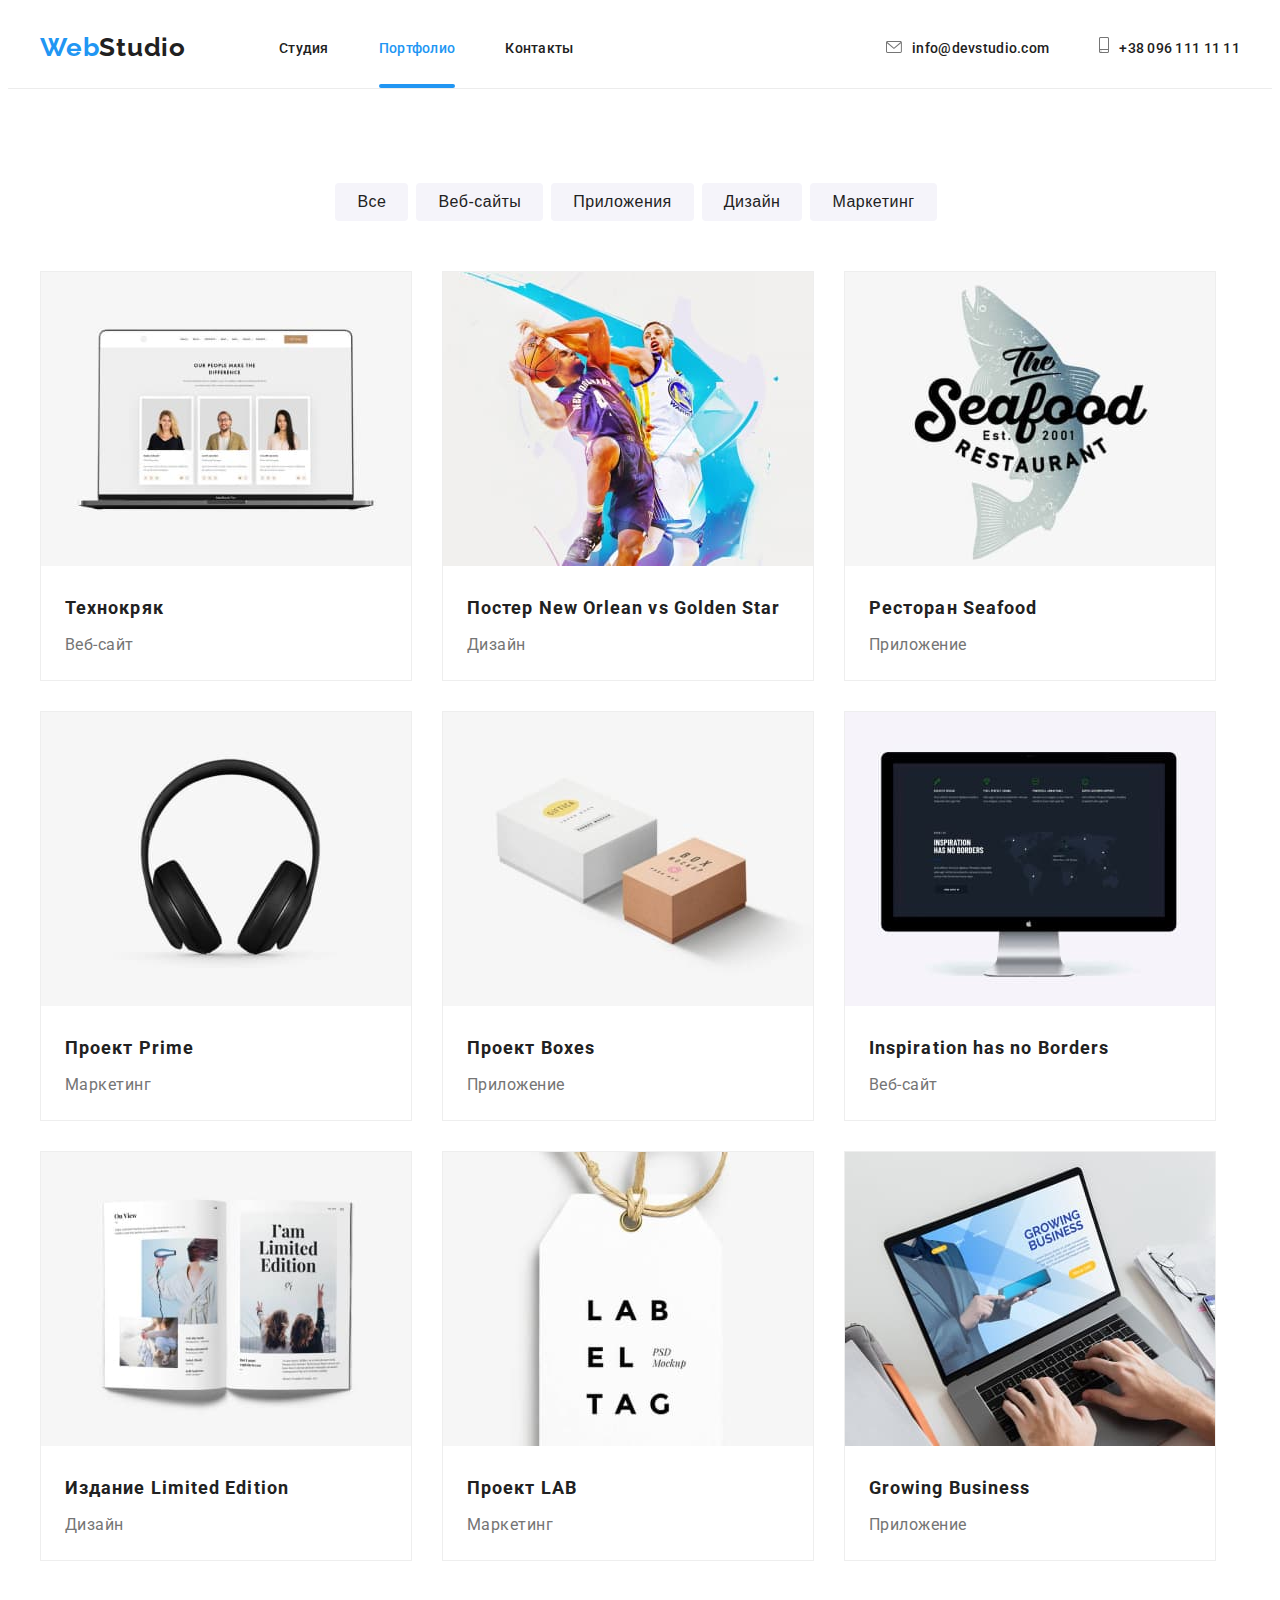
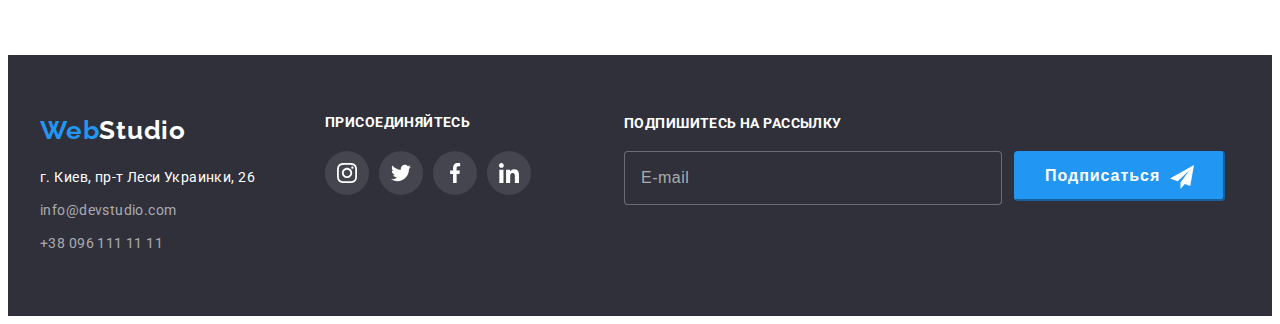
==== portfolio.html @ e7d0c720 "hw7" ====
<!DOCTYPE html>
<html lang="ru">

<head>
    <meta charset="UTF-8">
    <meta http-equiv="X-UA-Compatible" content="IE=edge">
    <meta name="viewport" content="width=device-width, initial-scale=1.0">
    <title>Document</title>
    <link rel="preconnect" href="https://fonts.googleapis.com">
    <link rel="preconnect" href="https://fonts.gstatic.com" crossorigin>
    <link href="https://fonts.googleapis.com/css2?family=Raleway:wght@700&family=Roboto:wght@400;500;900&display=swap"
        rel="stylesheet">
    <link rel="stylesheet" href="https://cdnjs.cloudflare.com/ajax/libs/modern-normalize/1.1.0/modern-normalize.min.css"
        integrity="sha512-wpPYUAdjBVSE4KJnH1VR1HeZfpl1ub8YT/NKx4PuQ5NmX2tKuGu6U/JRp5y+Y8XG2tV+wKQpNHVUX03MfMFn9Q=="
        crossorigin="anonymous" referrerpolicy="no-referrer" />
    <link rel="stylesheet" href="./css/styles.css">
</head>

<body>
    <header class="header">
        <div class="container header-container">
            <nav class="header-nav">
                <a class="link header-logo" lang="en" href="./"><span class="logo-accent">Web</span>Studio</a>
                <ul class="list header-list">
                    <li class="header-item"><a class="link header-link" href="./index.html">Студия</a></li>
                    <li class="header-item"><a class="link header-link current" href="./portfolio.html">Портфолио</a></li>
                    <li class="header-item"><a class="link header-link" href="">Контакты</a></li>
                </ul>
            </nav>
            <ul class="header-conect">
                <li><a class="link header-link mail" href="mailto:info@devstudio.com"><svg class="header-link-icon"
                            width="16" height="12">
                            <use href="./image/icons.svg#icon-envelope-hover-1"></use>
                        </svg>info@devstudio.com</a></li>
                <li><a class="link header-link" href="tel:+380961111111"><svg class="header-link-icon" width="10"
                            height="16">
                            <use href="./image/icons.svg#icon-smartphone-1"></use>
                        </svg>+38 096 111 11 11</a></li>
            </ul>
        </div>
    </header>
    <main>
        <section class="button">
            <div class="container">
            <h2 style="display: none;">кнопки</h2>
                <ul class="list list-btn-item">
                    <li><button type="button" class="btn-item">Все</button></li>
                    <li><button type="button" class="btn-item">Веб-сайты</button></li>
                    <li><button type="button" class="btn-item">Приложения</button></li>
                    <li><button type="button" class="btn-item">Дизайн</button></li>
                    <li><button type="button" class="btn-item">Маркетинг</button></li>
                </ul>
            </div>
        </section>
        <section class="box">
            <div class="container">
                <h2 style="display: none;">Наши работы</h2>
                <ul class="list box-list">
                    <li class="box-item">
                        <div class="box-item-wrap"><img src="./image/portfolio1img.jpg" alt="фото компьютера" width="370" height="294">
                        <p class="box-img-text">Технокряк это современная площадка распространения коронавируса.Компании используют эту платформу для цифрового шпионажа и атак на защищённые сервера конкурентов.</p>
                        </div>
                        <h3 class="box-title">Технокряк</h3>
                        <p class="box-text">Веб-сайт</p>
                    </li>
                    <li class="box-item">
                        <div class="box-item-wrap"><img src="./image/portfolio2img.jpg" alt="фото баскетболистов" width="370" height="294">
                        <p class="box-img-text">Lorem, ipsum dolor sit amet consectetur adipisicing elit. Praesentium necessitatibus corrupti aspernatur earum id eveniet voluptates error consequatur cumque unde dolorum reiciendis doloribus</p></div>
                        <h3 class="box-title">Постер New Orlean vs Golden Star</h3>
                        <p class="box-text">Дизайн</p>
                    </li>
                    <li class="box-item">
                        <div class="box-item-wrap"><img src="./image/portfolio3img.jpg" alt="логотип ресторана" width="370" height="294">
                            <p class="box-img-text">Lorem, ipsum dolor sit amet consectetur adipisicing elit. Praesentium necessitatibus
                                corrupti aspernatur earum id eveniet voluptates error consequatur cumque unde dolorum reiciendis doloribus</p>
                        </div>
                        <h3 class="box-title">Ресторан Seafood</h3>
                        <p class="box-text">Приложение</p>
                    </li>
                    <li class="box-item">
                        <div class="box-item-wrap"><img src="./image/portfolio4img.jpg" alt="фото наушников" width="370" height="294">
                            <p class="box-img-text">Lorem, ipsum dolor sit amet consectetur adipisicing elit. Praesentium necessitatibus
                                corrupti aspernatur earum id eveniet voluptates error consequatur cumque unde dolorum reiciendis doloribus</p>
                        </div>
                        <h3 class="box-title">Проект Prime</h3>
                        <p class="box-text">Маркетинг</p>
                    </li>
                    <li class="box-item">
                        <div class="box-item-wrap"><img src="./image/portfolio5img.jpg" alt="фото двух боксов" width="370" height="294">
                        <p class="box-img-text">Lorem, ipsum dolor sit amet consectetur adipisicing elit. Praesentium necessitatibus corrupti aspernatur earum id eveniet voluptates error consequatur cumque unde dolorum reiciendis doloribus</p></div>
                        <h3 class="box-title">Проект Boxes</h3>
                        <p class="box-text">Приложение</p>
                    </li>
                    <li class="box-item">
                        <div class="box-item-wrap"><img src="./image/portfolio6img.jpg" alt="фото баскетболистов" width="370" height="294">
                        <p class="box-img-text">Lorem, ipsum dolor sit amet consectetur adipisicing elit. Praesentium necessitatibus corrupti aspernatur earum id eveniet voluptates error consequatur cumque unde dolorum reiciendis doloribus</p></div>
                        <h3 class="box-title">Inspiration has no Borders</h3>
                        <p class="box-text">Веб-сайт</p>
                    </li>
                    <li class="box-item">
                        <div class="box-item-wrap"><img src="./image/portfolio7img.jpg" alt="фото баскетболистов" width="370" height="294">
                        <p class="box-img-text">Lorem, ipsum dolor sit amet consectetur adipisicing elit. Praesentium necessitatibus corrupti aspernatur earum id eveniet voluptates error consequatur cumque unde dolorum reiciendis doloribus</p></div>
                        <h3  class="box-title">Издание Limited Edition</h3>
                        <p class="box-text">Дизайн</p>
                    </li>
                    <li class="box-item">
                        <div class="box-item-wrap"><img src="./image/portfolio8img.jpg" alt="фото баскетболистов" width="370" height="294">
                        <p class="box-img-text">Lorem, ipsum dolor sit amet consectetur adipisicing elit. Praesentium necessitatibus corrupti aspernatur earum id eveniet voluptates error consequatur cumque unde dolorum reiciendis doloribus</p></div>
                        <h3 class="box-title">Проект LAB</h3>
                        <p class="box-text">Маркетинг</p>
                    </li>
                    <li class="box-item">
                        <div class="box-item-wrap"><img src="./image/portfolio9img.jpg" alt="фото баскетболистов" width="370" height="294">
                        <p class="box-img-text">Lorem, ipsum dolor sit amet consectetur adipisicing elit. Praesentium necessitatibus corrupti aspernatur earum id eveniet voluptates error consequatur cumque unde dolorum reiciendis doloribus</p></div>
                        <h3 class="box-title">Growing Business</h3>
                        <p class="box-text">Приложение</p>
                    </li>
                </ul>
            </div>
        </section>
    </main>
        <footer class="footer">
            <div class="footer-general container">
                <div class="footer-right">
                    <a class="link footer-logo" lang="en" href="./"><span class="logo-accent">Web</span>Studio</a>
                    <address>
                        <ul class="list footer-list">
                            <li class="footer-item">
                                <a class="link footer-address" href="https://goo.gl/maps/C4mNJaZZMFKMusJf6" target="_blank"
                                    rel="noopener noreferrer">г. Киев, пр-т Леси Украинки, 26</a>
                            </li>
                            <li class="footer-item">
                                <a class="link footer-link" href="mailto:info@devstudio.com">info@devstudio.com</a>
                            </li>
                            <li class="footer-item">
                                <a class="link footer-link" href="tel:+380961111111">+38 096 111 11 11</a>
                            </li>
                        </ul>
                    </address>
                </div>
                <div class="add-icon">
                    <h2 class="add">присоединяйтесь</h2>
                    <ul class="add-social-list list">
                        <li class="add-social-item">
                            <a href="" class="add-social-link"><svg class="add-social-icon" width="20" height="20">
                                    <use href="./image/icons.svg#icon-instagram-2-1"></use>
                                </svg></a>
                        </li>
                        <li class="add-social-item">
                            <a href="" class="add-social-link"><svg class="add-social-icon" width="20" height="20">
                                    <use href="./image/icons.svg#icon-twitter-1-1"></use>
                                </svg></a>
                        </li>
                        <li class="add-social-item">
                            <a href="" class="add-social-link"><svg class="add-social-icon" width="20" height="20">
                                    <use href="./image/icons.svg#icon-facebook-1-1"></use>
                                </svg></a>
                        </li>
                        <li class="add-social-item">
                            <a href="" class="add-social-link"><svg class="add-social-icon" width="20" height="20">
                                    <use href="./image/icons.svg#icon-linkedin-1-1"></use>
                                </svg></a>
                        </li>
                    </ul>
                </div>
                <div class="footer-subscribe">
                    <p class="footer-title">Подпишитесь на рассылку</p>
                    <form>
                        <div class="footer-form-field">
                            <input type="email" class="footer-form-input" name="footer-email" placeholder="E-mail" required />
                            <button type="submit" class="footer-submit-btn">Подписаться<span><svg class="footer-submit-icon"
                                        width="24" height="24">
                                        <use href="./image/icons.svg#icon-icon-send-1"></use>
                                    </svg></span></button>
                        </div>
                    </form>
                </div>
            </div>
        </footer>
    </body>
    
    </html>
---- css/styles.css ----
:root {
  --header-color: #212121;
  --accent-color: #2196f3;
  --white-title-color: #ffffff;
  --black-title-color: #212121;
  --text-color: #757575;
  --button-color: #f5f4fa;
}

body {
  font-family: "Roboto", sans-serif;
  font-weight: normal;
  letter-spacing: 0.03em;
  color: var(--text-color);
}

p,
h1,
h2,
h3,
h4,
h5,
h6 {
  margin: 0;
}

ul,
ol {
  margin: 0;
  padding: 0;
}

.list {
  list-style: none;
}

.link {
  text-decoration: none;
}

.header-conect {
  list-style: none;
}

address {
  font-style: normal;
}

.button {
  cursor: pointer;
  border: none;
}

.btn-item {
  cursor: pointer;
  border: none;
}

.hero-btn {
  cursor: pointer;
  border: none;
}

element.style {
  display: none;
}

.visually-hidden {
  position: absolute;
  white-space: nowrap;
  width: 1px;
  height: 1px;
  overflow: hidden;
  border: 0;
  padding: 0;
  clip: rect(0 0 0 0);
  clip-path: inset(50%);
  margin: -1px;
}

.container {
  width: 1200px;
  padding-left: 15px;
  padding-right: 15px;
  margin: 0 auto;
  /* outline: 2px solid red; */
}
/*-----------LOGo----------*/

.logo-accent {
  font-family: "Raleway", sans-serif;
  font-style: normal;
  font-weight: bold;
  font-size: 26px;
  line-height: 1.19;
  letter-spacing: 0.03em;
  color: var(--accent-color);
}
/* -----------------heder logo---------------- */
.header-logo {
  font-family: "Raleway", sans-serif;
  font-style: normal;
  font-weight: bold;
  font-size: 26px;
  line-height: 1.19;
  letter-spacing: 0.03em;
  color: var(--header-color);
  margin-right: 93px;
}

/*--------header-link-------------*/
.header {
  background: #ffffff;
  padding-top: 24px;
  padding-bottom: 25px;
  border-bottom: 1px solid #ececec;
}

.header-container {
  display: flex;
  align-items: center;
}

.header-nav {
  display: flex;
  align-items: center;
}
.header-list {
  display: flex;
  align-items: center;
}
.header-item {
  margin-right: 50px;
}

.header-conect {
  display: flex;
  align-items: center;
  margin-left: auto;
}

.header-link {
  font-weight: 500;
  font-size: 14px;
  line-height: 1.14;
  letter-spacing: 0.02em;
  color: var(--header-color);
  transition-property: color;
  transition-duration: 250ms;
  transition-timing-function: cubic-bezier(0.4, 0, 0.2, 1);
}

.header-link-icon {
  margin-right: 10px;
  fill: #757575;
  align-items: center;
  transition-property: fill;
  transition-duration: 250ms;
  transition-timing-function: cubic-bezier(0.4, 0, 0.2, 1);
}

.header-link-icon:hover,
.header-link-icon:focus {
  fill: var(--accent-color);
}

.mail {
  margin-right: 50px;
}

.header-link:hover,
.header-link:focus {
  color: var(--accent-color);
}

.header-link:hover .header-link-icon,
.header-link:focus .header-link-icon {
  fill: var(--accent-color);
}

.header-list .link .current {
  color: var(--accent-color);
}

.current {
  color: var(--accent-color);
  position: relative;
}

.current::after {
  content: "";
  width: 100%;
  height: 4px;
  background: #2196f3;
  border-radius: 2px;
  position: absolute;
  left: 0;
  bottom: -32.5px;
}

/*-------------HERo-------------*/

.hero {
  background-color: #2f303a;
  padding-top: 200px;
  padding-bottom: 200px;
  max-width: 1600px;
  height: 600px;
  margin: 0 auto;
  background-image: linear-gradient(
      rgba(47, 48, 58, 0.4),
      rgba(47, 48, 58, 0.4)
    ),
    url("../image/herogb.jpg");
  background-repeat: no-repeat;
  background-position: cover;
  background-size: cover;
}

.hero-title {
  font-weight: 900;
  font-size: 44px;
  line-height: 1.36;
  text-align: center;
  letter-spacing: 0.06em;
  text-transform: uppercase;
  color: #ffffff;
  margin-bottom: 30px;
}

.hero-btn {
  font-weight: 700;
  font-size: 16px;
  line-height: 1.88;
  display: flex;
  align-items: center;
  text-align: center;
  justify-content: center;
  letter-spacing: 0.06em;
  color: #ffffff;
  margin-left: auto;
  margin-right: auto;
  padding: 10px 32px;
}

.hero-btn {
  background: var(--accent-color);
  border-radius: 4px;
}

/*-------------about-------------*/

.about {
  padding-top: 94px;
  padding-bottom: 94px;
}

.about-title {
  font-weight: 700;
  font-size: 14px;
  line-height: 1.14;
  letter-spacing: 0.03em;
  text-transform: uppercase;
  color: var(--header-color);
  margin-bottom: 10px;
}

.about-after-title {
  font-weight: 400;
  font-size: 14px;
  line-height: 1.71;
  letter-spacing: 0.03em;
  color: var(--text-color);
}

.about-list {
  display: flex;
}

.about-item-list {
  width: 270px;
  height: 120px;
  background-color: #f5f4fa;
  display: flex;
  justify-content: center;
  align-items: center;
  border-radius: 4%;
  margin-bottom: 30px;
}
.about-item {
  width: 270px;
  margin-right: 30px;
  /* margin-bottom: 94px; */
}

.about-item:nth-child(4n) {
  margin-right: 0;
}

/*-------------section-------------*/
.section {
  padding-bottom: 94px;
}

.section-title {
  font-weight: 700;
  font-size: 36px;
  line-height: 1.16;
  text-align: center;
  letter-spacing: 0.03em;
  color: var(--header-color);
  margin-bottom: 50px;
}

.section-list {
  display: flex;
}

.section-item {
  width: 370px;
  margin-right: 30px;
}

.section-item-wrap {
  position: relative;
  height: 294px;
}
.section-item-text {
  position: absolute;
  font-weight: 700;
  font-size: 14px;
  line-height: 1.15;
  text-align: center;
  background: rgba(47, 48, 58, 0.8);
  color: var(--white-title-color);
  padding: 27px;
  text-align: center;
  height: 70px;
  width: 100%;
  bottom: 0;
  text-transform: uppercase;
}
/*-------------aside-------------*/
.aside {
  padding-top: 94px;
  padding-bottom: 94px;
  background: #f5f4fa;
}

.aside-title {
  font-weight: 700;
  font-size: 36px;
  line-height: 1.17;
  text-align: center;
  letter-spacing: 0.03em;
  color: var(--header-color);
  padding-bottom: 50px;
}

.aside-list {
  display: flex;
  width: 270px;
  height: 428px;
}
.aside-social-list {
  display: flex;
  justify-content: center;
}

.aside-social-item + .aside-social-item {
  margin-left: 10px;
}

.aside-icon {
  padding-bottom: 30px;
}

.aside-social-link {
  width: 44px;
  height: 44px;
  background-color: #ffffff;
  display: flex;
  justify-content: center;
  align-items: center;
  border-radius: 50%;
  transition-property: background-color;
  transition-duration: 250ms;
  transition-timing-function: cubic-bezier(0.4, 0, 0.2, 1);
}

.aside-social-icon {
  fill: #afb1b8;
  transition-property: fill;
  transition-duration: 250ms;
  transition-timing-function: cubic-bezier(0.4, 0, 0.2, 1);
}

.aside-social-link:hover,
.aside-social-link:focus {
  background-color: var(--accent-color);
}

.aside-social-link:hover .aside-social-icon,
.aside-social-link:focus .aside-social-icon {
  fill: #ffffff;
}

.aside-after-title {
  font-weight: 500;
  font-size: 16px;
  line-height: 1.19;
  text-align: center;
  letter-spacing: 0.03em;
  color: var(--header-color);
  margin-top: 30px;
  margin-bottom: 10px;
}

.aside-pre-title {
  width: 270px;
  margin-right: 30px;
  background: #ffffff;
  box-shadow: 0px 1px 3px rgba(0, 0, 0, 0.12), 0px 1px 1px rgba(0, 0, 0, 0.14),
    0px 2px 1px rgba(0, 0, 0, 0.2);
  border-radius: 0px 0px 4px 4px;
}

.aside-pre-title:nth-child(4n) {
  margin-right: 0;
}

.aside-text {
  font-weight: 400;
  font-size: 16px;
  line-height: 1.19;
  text-align: center;
  letter-spacing: 0.03em;
  color: var(--text-color);
  padding-bottom: 16px;
}

/* ------------ customer-------------- */
.customers {
  background-color: #ffffff;
  padding-top: 94px;
  padding-bottom: 94px;
}

.customers-title {
  font-family: Roboto;
  font-style: normal;
  font-weight: 700;
  font-size: 36px;
  line-height: 1.16;
  text-align: center;
  color: #212121;
  margin-bottom: 50px;
}

.customers-social-list {
  display: flex;
  justify-content: center;
}

.customers-social-item + .customers-social-item {
  margin-left: 30px;
}

.customers-social-link {
  width: 170px;
  height: 92px;
  background-color: #ffffff;
  display: flex;
  justify-content: center;
  align-items: center;
  border: 1px solid #afb1b8;
  border-radius: 4%;
  transition-property: background-color;
  transition-duration: 250ms;
  transition-timing-function: cubic-bezier(0.4, 0, 0.2, 1);
}

.customers-social-icon {
  fill: #afb1b8;
  transition-property: fill;
  transition-duration: 250ms;
  transition-timing-function: cubic-bezier(0.4, 0, 0.2, 1);
}

.customers-social-link:hover,
.customers-social-link:focus {
  border: 1px solid var(--accent-color);
}

.customers-social-link:hover .customers-social-icon,
.customers-social-link:focus .customers-social-icon {
  fill: var(--accent-color);
}
/*--------------footer--------*/

.footer {
  padding-top: 60px;
  padding-bottom: 60px;
  background: #2f303a;
}

.footer-general {
  display: flex;
}

.footer-logo {
  display: flex;
  font-family: "Raleway", sans-serif;
  font-style: normal;
  font-weight: 700;
  font-size: 26px;
  line-height: 1.19;
  letter-spacing: 0.03em;
  color: var(--white-title-color);
  margin-bottom: 20px;
}

.footer-item {
  margin-bottom: 9px;
}

.footer-item:last-child {
  margin-bottom: 0;
}

.footer-address {
  font-weight: normal;
  font-size: 14px;
  line-height: 1.71;
  letter-spacing: 0.03em;
  color: #ffffff;
  transition-property: color;
  transition-duration: 250ms;
  transition-timing-function: cubic-bezier(0.4, 0, 0.2, 1);
}

.footer-link {
  font-weight: 400;
  font-size: 14px;
  line-height: 1.71;
  letter-spacing: 0.03em;
  color: rgba(255, 255, 255, 0.6);
  transition-property: color;
  transition-duration: 250ms;
  transition-timing-function: cubic-bezier(0.4, 0, 0.2, 1);
}

.logo-accent {
  font-family: "Raleway", sans-serif;
  font-style: normal;
  font-weight: 700;
  font-size: 26px;
  line-height: 1.19;
  letter-spacing: 0.03em;
  color: var(--accent-color);
}

.footer-link:hover,
.footer-link:focus,
.footer-address:hover,
.footer-address:focus {
  color: var(--accent-color);
}

.add {
  font-family: Roboto;
  font-style: normal;
  font-weight: 700;
  font-size: 14px;
  line-height: 1.14;
  letter-spacing: 0.03em;
  color: #ffffff;
}
.add {
  margin-bottom: 20px;
  text-transform: uppercase;
}

.add-icon {
  padding-bottom: 30px;
  margin-left: 70px;
}

.add-social-list {
  display: flex;
}

.add-social-item + .add-social-item {
  margin-left: 10px;
}

.add-social-link {
  width: 44px;
  height: 44px;
  background-color: rgba(255, 255, 255, 0.1);
  display: flex;
  justify-content: center;
  align-items: center;
  border-radius: 50%;
  transition-property: background-color;
  transition-duration: 250ms;
  transition-timing-function: cubic-bezier(0.4, 0, 0.2, 1);
}
.add-social-icon {
  fill: #ffffff;
  transition-property: fill;
  transition-duration: 250ms;
  transition-timing-function: cubic-bezier(0.4, 0, 0.2, 1);
}

.add-social-link:hover,
.add-social-link:focus {
  background-color: var(--accent-color);
}

.add-social-link:hover .add-social-icon,
.add-social-link:focus .add-social-icon {
  fill: #ffffff;
}

/* ----footer subscribe--------- */
.footer-subscribe {
  margin-left: 93px;
}

.footer-title {
  font-weight: 700;
  font-size: 14px;
  line-height: calc(16 / 14);
  letter-spacing: 0.03em;
  text-transform: uppercase;
  color: #ffffff;
  margin-bottom: 20px;
}

.footer-form-input {
  width: 358px;
  height: 50px;
  border: 1px solid rgba(255, 255, 255, 0.3);
  border-radius: 4px;
  padding-left: 16px;
  font-weight: 400;
  font-size: 16px;
  line-height: 1.25;
  letter-spacing: 0.03em;
  color: var(--white-title-color);
  background: #2f303a;
}

.footer-form-input:hover,
.footer-form-input:focus {
  border-color: var(--accent-color);
}

.footer-form-field {
  display: flex;
  justify-content: center;
}

.footer-form-input::placeholder {
  color: rgba(255, 255, 255, 0.6);
}

.footer-submit-btn {
  display: flex;
  align-items: center;
  text-align: center;
  min-width: 200px;
  height: 50px;
  font-weight: 700;
  font-size: 16px;
  line-height: 1.88;
  letter-spacing: 0.06em;
  color: #ffffff;
  margin-left: 12px;
  padding: 10px 29px;
  border-color: var(--accent-color);
}

.footer-submit-btn {
  background: var(--accent-color);
  border-radius: 4px;
}

.footer-submit-btn {
  cursor: pointer;
}

.footer-submit-icon {
  margin-left: 10px;
  margin-top: 12px;
}

/*----------------------portfolio-----------------*/
.button {
  padding-top: 94px;
  padding-bottom: 50px;
}

.btn-item:hover,
.btn-item:focus {
  color: var(--button-color);
  background-color: var(--accent-color);
  box-shadow: 0px 3px 1px rgba(0, 0, 0, 0.1), 0px 1px 2px rgba(0, 0, 0, 0.08),
    0px 2px 2px rgba(0, 0, 0, 0.12);
}

.list-btn-item {
  display: flex;
  justify-content: center;
  margin-left: auto;
  margin-right: auto;
}

.btn-item {
  font-weight: 500;
  font-size: 16px;
  line-height: calc(16 / 26);
  text-align: center;
  letter-spacing: 0.03em;
  color: var(--header-color);
  transition-property: color;
  transition-property: background-color;
  transition-duration: 250ms;
  transition-timing-function: cubic-bezier(0.4, 0, 0.2, 1);
}

.btn-item {
  display: inline-block;
  margin-right: 8px;
  background-color: var(--button-color);
  border-radius: 4px;
  padding: 6px 22px;
  min-width: 73px;
  min-height: 38px;
  justify-content: center;
}

.box {
  padding-bottom: 94px;
}

.box-text {
  font-weight: 400;
  font-size: 16px;
  line-height: 30px;
  letter-spacing: 0.03em;
  color: var(--text-color);
  margin-bottom: 20px;
}
.box-title {
  margin-top: 20px;
  margin-bottom: 4px;
}

.box-title {
  font-weight: 700;
  font-size: 18px;
  line-height: calc(36 / 18);
  letter-spacing: 0.06em;
  color: var(--header-color);
}

.box-list {
  display: flex;
  flex-wrap: wrap;
}

.box-item {
  width: 370px;
  margin-right: 30px;
  margin-bottom: 30px;
  border: 1px solid #eeeeee;
  cursor: pointer;
  transition-property: box-shadow;
  transition-duration: 250ms;
  transition-timing-function: cubic-bezier(0.4, 0, 0.2, 1);
}

.box-item:hover .box-img-text {
  transform: translateY(0);
}

.box-item-wrap {
  position: relative;
  overflow: hidden;
}

.box-img-text {
  position: absolute;
  top: 0;
  left: 0;
  font-weight: 400;
  font-size: 18px;
  line-height: 1.56;
  letter-spacing: 0.03em;
  background: rgba(33, 150, 243, 0.9);
  color: var(--white-title-color);
  padding: 63px 24px;
  height: 100%;
  transform: translateY(101%);
  transition: transform 250ms linear;
}

.box-item:hover,
.box-item:focus {
  box-shadow: 0px 1px 1px rgba(0, 0, 0, 0.12), 0px 4px 4px rgba(0, 0, 0, 0.06),
    1px 4px 6px rgba(0, 0, 0, 0.16);
}

.box-item:nth-child(3n) {
  margin-right: 0;
}

.box-item:nth-last-child(-n + 3) {
  margin-bottom: 0;
}

.box-title {
  margin-left: 24px;
}

.box-text {
  margin-left: 24px;
}

/* -----------backdrop------- */
.backdrop {
  position: fixed;
  top: 0;
  width: 100vw;
  height: 100vh;
  background-color: rgba(0, 0, 0, 0.2);
}

.modal {
  width: 528px;
  height: 581px;
  background-color: #fff;
  border-radius: 4px;
  position: absolute;
  top: 50%;
  left: 50%;
  transform: translate(-50%, -50%);
  padding: 40px;
}

.modal-close {
  width: 30px;
  height: 30px;
  display: flex;
  align-items: center;
  justify-content: center;
  position: absolute;
  top: 8px;
  right: 8px;
  outline: none;
  background-color: #ffffff;
  border: 1px solid rgba(0, 0, 0, 0.1);
  border-radius: 50%;
  transition-duration: 250ms;
  transition-timing-function: cubic-bezier(0.4, 0, 0.2, 1);
}

.modal-close:hover,
.form-input:focus {
  cursor: pointer;
  fill: #2196f3;
}

.is-hidden {
  opacity: 0;
  pointer-events: none;
  visibility: hidden;
}

.modal-title {
  font-weight: 700;
  font-size: 20px;
  line-height: calc(23 / 20);
  text-align: center;
  letter-spacing: 0.03em;
  color: #212121;
  margin-bottom: 10px;
}

.form-field {
  margin-bottom: 10px;
}

.form-input {
  width: 100%;
  height: 40px;
  border: 1px solid rgba(33, 33, 33, 0.2);
  border-radius: 4px;
  padding-left: 42px;
  transition-property: border-color;
  transition-duration: 250ms;
  transition-timing-function: cubic-bezier(0.4, 0, 0.2, 1);
}

.form-input {
  cursor: pointer;
  outline: none;
}

.form-input:hover,
.form-input:focus {
  border-color: #2196f3;
}

.form-input:focus + .input-icon {
  fill: var(--accent-color);
}

.form-input::placeholder {
  font-weight: 400;
  font-size: 12px;
  line-height: calc(14 / 12);
  letter-spacing: 0.01em;
  color: #757575;
}

.form-text::placeholder {
  font-weight: 400;
  font-size: 14px;
  line-height: 1.15;
  letter-spacing: 0.01em;
  color: rgba(117, 117, 117, 0.5);
  transition-property: border-color;
  transition-duration: 250ms;
  transition-timing-function: cubic-bezier(0.4, 0, 0.2, 1);
}

.form-text {
  cursor: pointer;
  outline: none;
}

.form-text:hover,
.form-text:focus {
  border-color: #2196f3;
}

.input-text {
  font-weight: 400;
  font-size: 12px;
  line-height: calc(14 / 12);
  letter-spacing: 0.01em;
  color: #757575;
  display: block;
  margin-bottom: 4px;
}

.input-wrap {
  position: relative;
}

.input-icon {
  position: absolute;
  left: 12px;
  top: 50%;
  transform: translatey(-50%);
  transition-property: fill;
  transition-duration: 250ms;
  transition-timing-function: cubic-bezier(0.4, 0, 0.2, 1);
}
.form-text {
  width: 100%;
  height: 120px;
  border: 1px solid rgba(33, 33, 33, 0.2);
  border-radius: 4px;
  padding: 12px 16px;
  resize: none;
}

.check-text {
  font-weight: normal;
  font-size: 14px;
  line-height: 1.71;
  letter-spacing: 0.03em;
  color: #757575;
  display: flex;
  align-items: center;
}

.check-text span {
  width: 16px;
  height: 15px;
  border: 2px solid #212121;
  border-radius: 4px;
  margin-right: 8.38px;
  margin-left: 12px;
  display: flex;
  align-items: center;
  justify-content: center;
}

.policy-icon {
  fill: transparent;
}

.policy-icon {
  cursor: pointer;
}

.policy-check:checked + .check-text span {
  border: none;
  background-color: var(--accent-color);
}

.policy-check:checked + .check-text .policy-icon {
  fill: white;
}

.policy-agreement {
  color: var(--accent-color);
  padding-left: 3px;
}

.submit-btn {
  width: 200px;
  height: 50px;
  font-weight: 700;
  font-size: 16px;
  line-height: 1.88;
  display: flex;
  align-items: center;
  text-align: center;
  justify-content: center;
  letter-spacing: 0.06em;
  color: #ffffff;
  margin-top: 30px;
  margin-left: auto;
  margin-right: auto;
  padding-top: 10px;
  padding-bottom: 10px;
}

.submit-btn {
  background: var(--accent-color);
  border-radius: 4px;
}

.submit-btn {
  cursor: pointer;
  border: none;
}
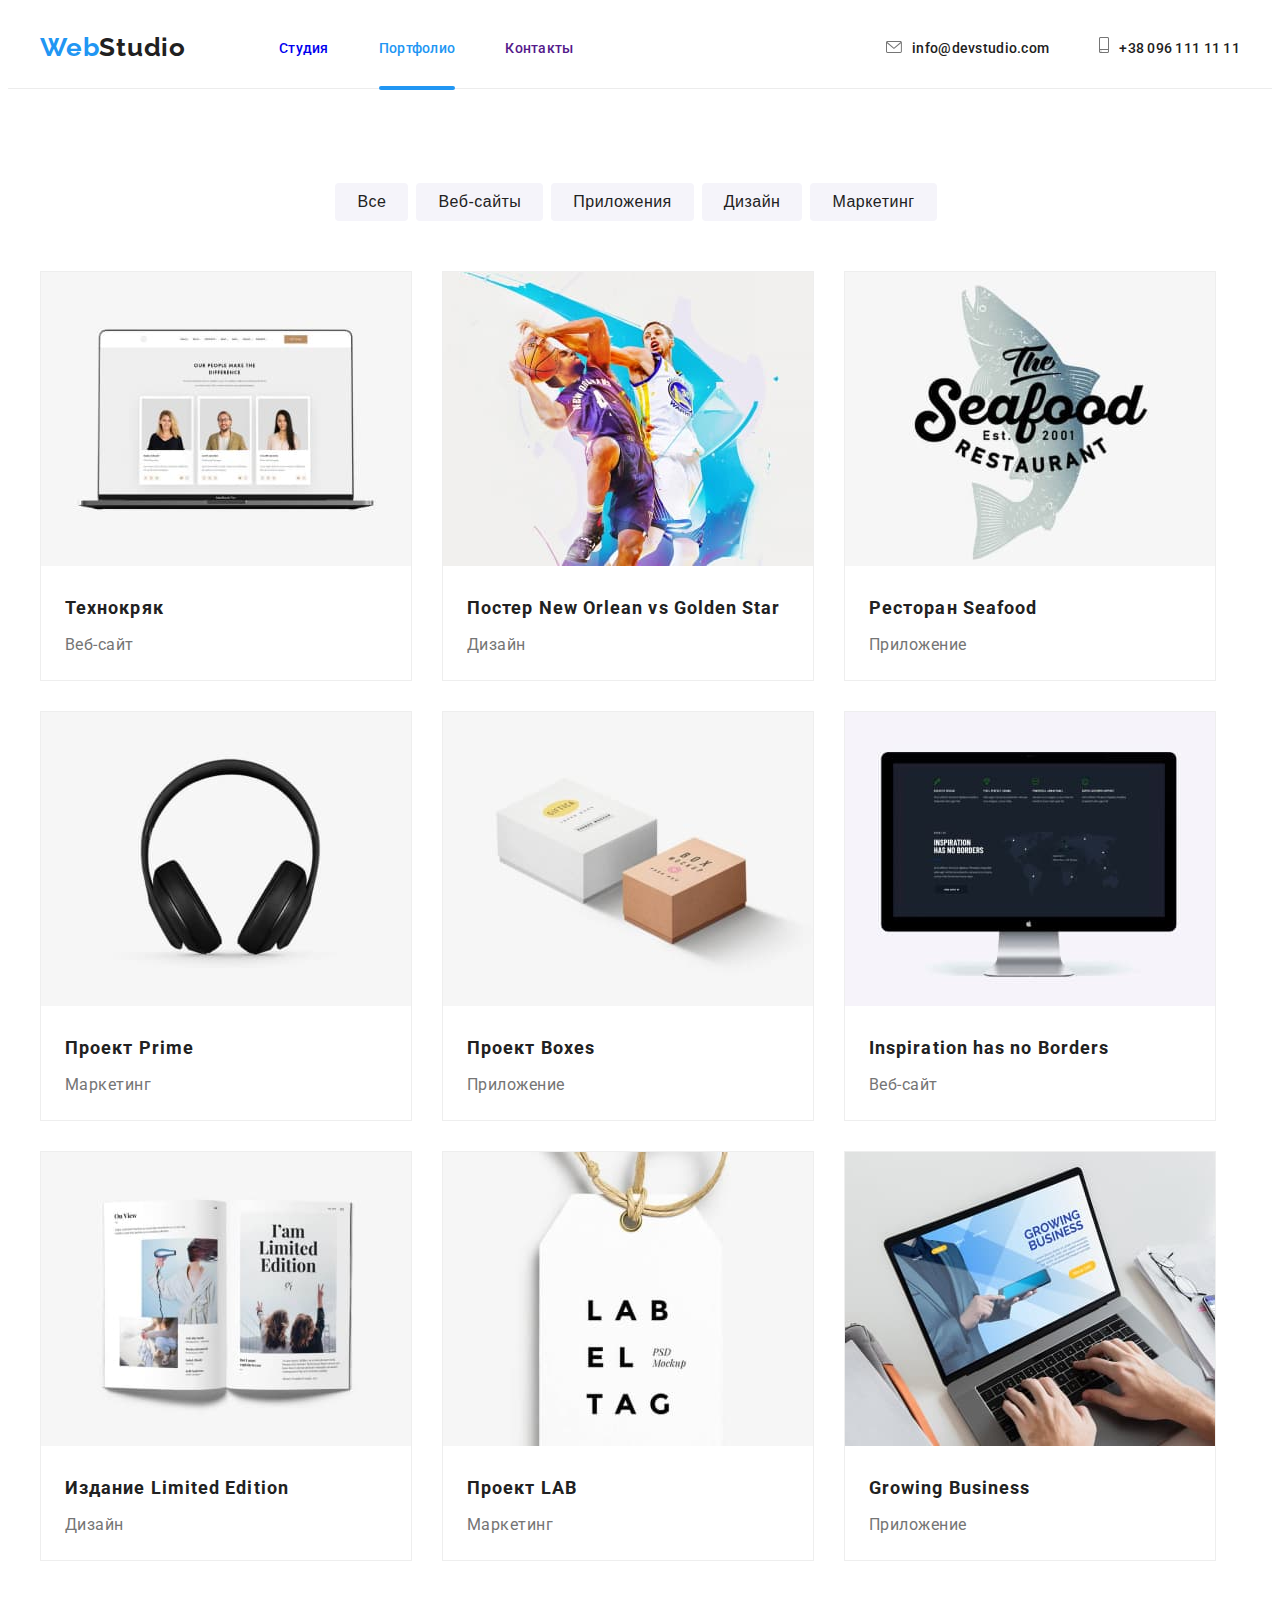
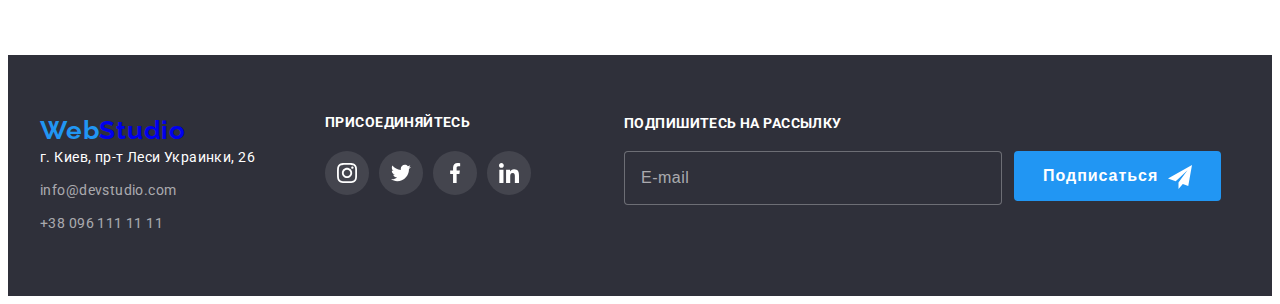
==== commit 74b8b848: "homework 7" ====
--- a/portfolio.html
+++ b/portfolio.html
@@ -14,25 +14,26 @@
         integrity="sha512-wpPYUAdjBVSE4KJnH1VR1HeZfpl1ub8YT/NKx4PuQ5NmX2tKuGu6U/JRp5y+Y8XG2tV+wKQpNHVUX03MfMFn9Q=="
         crossorigin="anonymous" referrerpolicy="no-referrer" />
     <link rel="stylesheet" href="./css/styles.css">
+    <link rel="stylesheet" href="./css/main.min.css">
 </head>
 
 <body>
     <header class="header">
-        <div class="container header-container">
-            <nav class="header-nav">
-                <a class="link header-logo" lang="en" href="./"><span class="logo-accent">Web</span>Studio</a>
-                <ul class="list header-list">
-                    <li class="header-item"><a class="link header-link" href="./index.html">Студия</a></li>
-                    <li class="header-item"><a class="link header-link current" href="./portfolio.html">Портфолио</a></li>
-                    <li class="header-item"><a class="link header-link" href="">Контакты</a></li>
+        <div class="container header__container">
+            <nav class="site-nav">
+                <a class="link logo logo--header" lang="en" href="./"><span class="logo__accent">Web</span>Studio</a>
+                <ul class="list site-list">
+                    <li class="site-nav__item"><a class="link site-nav__link" href="./index.html">Студия</a></li>
+                    <li class="site-nav__item"><a class="link site-nav__link current" href="./portfolio.html">Портфолио</a></li>
+                    <li class="site-nav__item"><a class="link site-nav__link" href="">Контакты</a></li>
                 </ul>
             </nav>
-            <ul class="header-conect">
-                <li><a class="link header-link mail" href="mailto:info@devstudio.com"><svg class="header-link-icon"
-                            width="16" height="12">
+            <ul class="connect site-connect">
+                <li><a class="link connect__link connect__mail" href="mailto:info@devstudio.com"><svg
+                            class="connect__link-icon" width="16" height="12">
                             <use href="./image/icons.svg#icon-envelope-hover-1"></use>
                         </svg>info@devstudio.com</a></li>
-                <li><a class="link header-link" href="tel:+380961111111"><svg class="header-link-icon" width="10"
+                <li><a class="link connect__link" href="tel:+380961111111"><svg class="connect__link-icon" width="10"
                             height="16">
                             <use href="./image/icons.svg#icon-smartphone-1"></use>
                         </svg>+38 096 111 11 11</a></li>
@@ -40,7 +41,7 @@
         </div>
     </header>
     <main>
-        <section class="button">
+        <section class="filter">
             <div class="container">
             <h2 style="display: none;">кнопки</h2>
                 <ul class="list list-btn-item">
@@ -120,56 +121,60 @@
         </section>
     </main>
         <footer class="footer">
-            <div class="footer-general container">
-                <div class="footer-right">
-                    <a class="link footer-logo" lang="en" href="./"><span class="logo-accent">Web</span>Studio</a>
+            <div class="footer__general container">
+                <div class="footer__nav">
+                    <a class="link logo footer__logo" lang="en" href="./"><span class="logo__accent">Web</span>Studio</a>
                     <address>
                         <ul class="list footer-list">
-                            <li class="footer-item">
-                                <a class="link footer-address" href="https://goo.gl/maps/C4mNJaZZMFKMusJf6" target="_blank"
+                            <li class="footer__item">
+                                <a class="link footer__address" href="https://goo.gl/maps/C4mNJaZZMFKMusJf6" target="_blank"
                                     rel="noopener noreferrer">г. Киев, пр-т Леси Украинки, 26</a>
                             </li>
-                            <li class="footer-item">
-                                <a class="link footer-link" href="mailto:info@devstudio.com">info@devstudio.com</a>
+                            <li class="footer__item">
+                                <a class="link footer__link" href="mailto:info@devstudio.com">info@devstudio.com</a>
                             </li>
-                            <li class="footer-item">
-                                <a class="link footer-link" href="tel:+380961111111">+38 096 111 11 11</a>
+                            <li class="footer__item">
+                                <a class="link footer__link" href="tel:+380961111111">+38 096 111 11 11</a>
                             </li>
                         </ul>
                     </address>
                 </div>
-                <div class="add-icon">
+                <div class="add__icon">
                     <h2 class="add">присоединяйтесь</h2>
-                    <ul class="add-social-list list">
-                        <li class="add-social-item">
-                            <a href="" class="add-social-link"><svg class="add-social-icon" width="20" height="20">
+                    <ul class="social list">
+                        <li class="social__item">
+                            <a href="" class="social__link add__social__link"><svg class="add__social__icon" width="20"
+                                    height="20">
                                     <use href="./image/icons.svg#icon-instagram-2-1"></use>
                                 </svg></a>
                         </li>
-                        <li class="add-social-item">
-                            <a href="" class="add-social-link"><svg class="add-social-icon" width="20" height="20">
+                        <li class="social__item">
+                            <a href="" class="social__link add__social__link"><svg class="add__social__icon" width="20"
+                                    height="20">
                                     <use href="./image/icons.svg#icon-twitter-1-1"></use>
                                 </svg></a>
                         </li>
-                        <li class="add-social-item">
-                            <a href="" class="add-social-link"><svg class="add-social-icon" width="20" height="20">
+                        <li class="social__item">
+                            <a href="" class="social__link add__social__link"><svg class="add__social__icon" width="20"
+                                    height="20">
                                     <use href="./image/icons.svg#icon-facebook-1-1"></use>
                                 </svg></a>
                         </li>
-                        <li class="add-social-item">
-                            <a href="" class="add-social-link"><svg class="add-social-icon" width="20" height="20">
+                        <li class="social__item">
+                            <a href="" class="social__link add__social__link"><svg class="add__social__icon" width="20"
+                                    height="20">
                                     <use href="./image/icons.svg#icon-linkedin-1-1"></use>
                                 </svg></a>
                         </li>
                     </ul>
                 </div>
-                <div class="footer-subscribe">
-                    <p class="footer-title">Подпишитесь на рассылку</p>
+                <div class="footer__subscribe">
+                    <p class="footer__title">Подпишитесь на рассылку</p>
                     <form>
-                        <div class="footer-form-field">
-                            <input type="email" class="footer-form-input" name="footer-email" placeholder="E-mail" required />
-                            <button type="submit" class="footer-submit-btn">Подписаться<span><svg class="footer-submit-icon"
-                                        width="24" height="24">
+                        <div class="footer__form__field">
+                            <input type="email" class="footer__form__input" name="footer-email" placeholder="E-mail" required />
+                            <button type="submit" class="button button__footer">Подписаться<span><svg
+                                        class="footer__submit__icon" width="24" height="24">
                                         <use href="./image/icons.svg#icon-icon-send-1"></use>
                                     </svg></span></button>
                         </div>
--- a/css/styles.css
+++ b/css/styles.css
@@ -1,20 +1,20 @@
-:root {
+/* :root {
   --header-color: #212121;
   --accent-color: #2196f3;
   --white-title-color: #ffffff;
   --black-title-color: #212121;
   --text-color: #757575;
   --button-color: #f5f4fa;
-}
-
-body {
+} */
+
+/* body {
   font-family: "Roboto", sans-serif;
   font-weight: normal;
   letter-spacing: 0.03em;
   color: var(--text-color);
-}
-
-p,
+} */
+
+/* p,
 h1,
 h2,
 h3,
@@ -38,15 +38,15 @@
   text-decoration: none;
 }
 
-.header-conect {
+.connect {
   list-style: none;
-}
-
-address {
+} */
+
+/* address {
   font-style: normal;
-}
-
-.button {
+} */
+
+/* .button {
   cursor: pointer;
   border: none;
 }
@@ -59,13 +59,13 @@
 .hero-btn {
   cursor: pointer;
   border: none;
-}
-
-element.style {
+} */
+
+/* element.style {
   display: none;
-}
-
-.visually-hidden {
+} */
+
+/* .visually-hidden {
   position: absolute;
   white-space: nowrap;
   width: 1px;
@@ -76,18 +76,19 @@
   clip: rect(0 0 0 0);
   clip-path: inset(50%);
   margin: -1px;
-}
-
-.container {
+} */
+
+/* .container {
   width: 1200px;
   padding-left: 15px;
   padding-right: 15px;
   margin: 0 auto;
-  /* outline: 2px solid red; */
-}
-/*-----------LOGo----------*/
-
-.logo-accent {
+  outline: 2px solid red;
+} */
+
+/* -----------LOGo---------- */
+
+/* .logo-accent {
   font-family: "Raleway", sans-serif;
   font-style: normal;
   font-weight: bold;
@@ -95,9 +96,9 @@
   line-height: 1.19;
   letter-spacing: 0.03em;
   color: var(--accent-color);
-}
+} */
 /* -----------------heder logo---------------- */
-.header-logo {
+/* .header-logo {
   font-family: "Raleway", sans-serif;
   font-style: normal;
   font-weight: bold;
@@ -106,10 +107,10 @@
   letter-spacing: 0.03em;
   color: var(--header-color);
   margin-right: 93px;
-}
+ } */
 
 /*--------header-link-------------*/
-.header {
+/* .header {
   background: #ffffff;
   padding-top: 24px;
   padding-bottom: 25px;
@@ -133,7 +134,7 @@
   margin-right: 50px;
 }
 
-.header-conect {
+.connect {
   display: flex;
   align-items: center;
   margin-left: auto;
@@ -180,9 +181,9 @@
 
 .header-list .link .current {
   color: var(--accent-color);
-}
-
-.current {
+} */
+
+/* .current {
   color: var(--accent-color);
   position: relative;
 }
@@ -196,11 +197,11 @@
   position: absolute;
   left: 0;
   bottom: -32.5px;
-}
+} */
 
 /*-------------HERo-------------*/
 
-.hero {
+/* .hero {
   background-color: #2f303a;
   padding-top: 200px;
   padding-bottom: 200px;
@@ -246,11 +247,11 @@
 .hero-btn {
   background: var(--accent-color);
   border-radius: 4px;
-}
+} */
 
 /*-------------about-------------*/
 
-.about {
+/* .about {
   padding-top: 94px;
   padding-bottom: 94px;
 }
@@ -290,15 +291,15 @@
 .about-item {
   width: 270px;
   margin-right: 30px;
-  /* margin-bottom: 94px; */
+  margin-bottom: 94px;
 }
 
 .about-item:nth-child(4n) {
   margin-right: 0;
-}
+} 
 
 /*-------------section-------------*/
-.section {
+/* .section {
   padding-bottom: 94px;
 }
 
@@ -339,9 +340,9 @@
   width: 100%;
   bottom: 0;
   text-transform: uppercase;
-}
+} */
 /*-------------aside-------------*/
-.aside {
+/* .aside {
   padding-top: 94px;
   padding-bottom: 94px;
   background: #f5f4fa;
@@ -437,10 +438,10 @@
   letter-spacing: 0.03em;
   color: var(--text-color);
   padding-bottom: 16px;
-}
+} */
 
 /* ------------ customer-------------- */
-.customers {
+/* .customers {
   background-color: #ffffff;
   padding-top: 94px;
   padding-bottom: 94px;
@@ -495,10 +496,10 @@
 .customers-social-link:hover .customers-social-icon,
 .customers-social-link:focus .customers-social-icon {
   fill: var(--accent-color);
-}
+} */
 /*--------------footer--------*/
 
-.footer {
+/* .footer {
   padding-top: 60px;
   padding-bottom: 60px;
   background: #2f303a;
@@ -565,9 +566,9 @@
 .footer-address:hover,
 .footer-address:focus {
   color: var(--accent-color);
-}
-
-.add {
+} */
+
+/* .add {
   font-family: Roboto;
   font-style: normal;
   font-weight: 700;
@@ -621,10 +622,10 @@
 .add-social-link:hover .add-social-icon,
 .add-social-link:focus .add-social-icon {
   fill: #ffffff;
-}
+} */
 
 /* ----footer subscribe--------- */
-.footer-subscribe {
+/* .footer-subscribe {
   margin-left: 93px;
 }
 
@@ -694,10 +695,10 @@
 .footer-submit-icon {
   margin-left: 10px;
   margin-top: 12px;
-}
+} */
 
 /*----------------------portfolio-----------------*/
-.button {
+/* .button {
   padding-top: 94px;
   padding-bottom: 50px;
 }
@@ -739,9 +740,9 @@
   min-width: 73px;
   min-height: 38px;
   justify-content: center;
-}
-
-.box {
+} */
+
+/* .box {
   padding-bottom: 94px;
 }
 
@@ -827,10 +828,10 @@
 
 .box-text {
   margin-left: 24px;
-}
+} */
 
 /* -----------backdrop------- */
-.backdrop {
+/* .backdrop {
   position: fixed;
   top: 0;
   width: 100vw;
@@ -1050,4 +1051,4 @@
 .submit-btn {
   cursor: pointer;
   border: none;
-}
+} */
--- a/css/main.min.css
+++ b/css/main.min.css
@@ -0,0 +1,2 @@
+:root{--header-color: #212121;--accent-color: #2196f3;--white-title-color: #ffffff;--black-title-color: #212121;--text-color: #757575;--button-color: #f5f4fa;--roboto: Roboto}.about__item__list{display:flex;align-items:center}.visually-hidden{position:absolute;white-space:nowrap;width:1px;height:1px;overflow:hidden;border:0;padding:0;clip:rect(0 0 0 0);clip-path:inset(50%);margin:-1px}.current{color:var(--accent-color);position:relative}.current::after{content:"";width:100%;height:4px;background:var(--accent-color);border-radius:2px;position:absolute;left:0;bottom:-34px}p,h1,h2,h3,h4,h5,h6{margin:0}ul,ol{margin:0;padding:0}body{font-family:"Roboto", sans-serif;font-weight:normal;letter-spacing:0.03em;color:var(--text-color)}.list{list-style:none}.link{text-decoration:none}.connect{list-style:none}element.style{display:none}address{font-style:normal}.container{width:1200px;padding-left:15px;padding-right:15px;margin:0 auto}.button{display:flex;min-width:200px;height:50px;align-items:center;text-align:center;font-size:16px;line-height:1.88;font-weight:700;letter-spacing:0.06em;color:#ffffff;background:var(--accent-color);border-radius:4px;cursor:pointer;border:none}.button--hero{justify-content:center;margin-left:auto;margin-right:auto;padding:10px 32px}.button__footer{margin-left:12px;padding:10px 29px}.button__submit{justify-content:center;margin-top:30px;margin-left:auto;margin-right:auto;padding-top:10px;padding-bottom:10px}.backdrop{position:fixed;top:0;width:100vw;height:100vh;background-color:rgba(0,0,0,0.2)}.modal{width:528px;height:581px;background-color:#fff;border-radius:4px;position:absolute;top:50%;left:50%;transform:translate(-50%, -50%);padding:40px}.modal-close{width:30px;height:30px;display:flex;align-items:center;justify-content:center;position:absolute;top:8px;right:8px;outline:none;background-color:#ffffff;border:1px solid rgba(0,0,0,0.1);border-radius:50%;transition-duration:250ms;transition-timing-function:cubic-bezier(0.4, 0, 0.2, 1)}.modal-close:hover{cursor:pointer;fill:#2196f3}.is-hidden{opacity:0;pointer-events:none;visibility:hidden}.modal-title{font-weight:700;font-size:20px;line-height:calc(23 / 20);text-align:center;letter-spacing:0.03em;color:#212121;margin-bottom:10px}.form-field{margin-bottom:10px}.form-input{width:100%;height:40px;border:1px solid rgba(33,33,33,0.2);border-radius:4px;padding-left:42px;transition-property:border-color;transition-duration:250ms;transition-timing-function:cubic-bezier(0.4, 0, 0.2, 1);cursor:pointer;outline:none}.form-input:hover,.form-input:focus{border-color:#2196f3;fill:#2196f3}.form-input:focus+.input-icon{fill:var(--accent-color)}.form-input::placeholder{font-weight:400;font-size:12px;line-height:calc(14 / 12);letter-spacing:0.01em;color:#757575}.form-text{cursor:pointer;outline:none}.form-text:hover,.form-text:focus{border-color:#2196f3}.form-text::placeholder{font-weight:400;font-size:14px;line-height:1.15;letter-spacing:0.01em;color:rgba(117,117,117,0.5);transition-property:border-color;transition-duration:250ms;transition-timing-function:cubic-bezier(0.4, 0, 0.2, 1)}.input-text{font-weight:400;font-size:12px;line-height:calc(14 / 12);letter-spacing:0.01em;color:#757575;display:block;margin-bottom:4px}.input-wrap{position:relative}.input-icon{position:absolute;left:12px;top:50%;transform:translatey(-50%);transition-property:fill;transition-duration:250ms;transition-timing-function:cubic-bezier(0.4, 0, 0.2, 1)}.form-text{width:100%;height:120px;border:1px solid rgba(33,33,33,0.2);border-radius:4px;padding:12px 16px;resize:none}.check-text{font-weight:normal;font-size:14px;line-height:1.71;letter-spacing:0.03em;color:#757575;display:flex;align-items:center}.check-text span{width:16px;height:15px;border:2px solid #212121;border-radius:4px;margin-right:8.38px;margin-left:12px;display:flex;align-items:center;justify-content:center}.policy-icon{fill:transparent;cursor:pointer}.policy-check:checked+.check-text span{border:none;background-color:var(--accent-color)}.policy-check:checked+.check-text .policy-icon{fill:white}.policy-agreement{color:var(--accent-color);padding-left:3px}.logo__accent{font-family:"Raleway", sans-serif;font-style:normal;font-weight:700;font-size:26px;line-height:1.19;letter-spacing:0.03em;color:var(--accent-color)}.logo{font-family:"Raleway", sans-serif;font-style:normal;font-weight:700;font-size:26px;line-height:1.19;letter-spacing:0.03em}.logo--header{color:var(--header-color);margin-right:93px}.logo--footer{display:flex;color:var(--white-title-color);margin-bottom:20px}.social{display:flex;justify-content:center}.social__item+.social__item{margin-left:10px}.social__link{width:44px;height:44px;background-color:#ffffff;display:flex;align-items:center;justify-content:center;border-radius:50%;transition-property:background-color;transition-duration:250ms;transition-timing-function:cubic-bezier(0.4, 0, 0.2, 1)}.social__link:hover,.social__link:focus{background-color:var(--accent-color)}.social__link:hover .social__icon,.social__link:focus .social__icon{fill:#ffffff}.social__icon{fill:#afb1b8;transition-property:fill;transition-duration:250ms;transition-timing-function:cubic-bezier(0.4, 0, 0.2, 1)}.header{background:#ffffff;padding-top:24px;padding-bottom:25px;border-bottom:1px solid #ececec}.header__container{display:flex;align-items:center}.site-nav{display:flex;align-items:center}.site-nav__link{font-weight:500;font-size:14px;line-height:1.14;letter-spacing:0.02em;transition-property:color;transition-duration:250ms;transition-timing-function:cubic-bezier(0.4, 0, 0.2, 1)}.site-nav__link:hover,.site-nav__link:focus{color:var(--accent-color)}.site-list{display:flex;align-items:center}.site-nav__item{margin-right:50px}.connect{display:flex;align-items:center}.site-connect{margin-left:auto}.connect__link{font-weight:500;font-size:14px;line-height:1.14;letter-spacing:0.02em;color:var(--header-color);transition-property:color;transition-duration:250ms;transition-timing-function:cubic-bezier(0.4, 0, 0.2, 1)}.connect__link:hover,.connect__link:focus{color:var(--accent-color)}.connect__link:hover .connect__link-icon,.connect__link:focus .connect__link-icon{fill:var(--accent-color)}.connect__link-icon{margin-right:10px;fill:#757575;align-items:center;transition-property:fill;transition-duration:250ms;transition-timing-function:cubic-bezier(0.4, 0, 0.2, 1)}.connect__link-icon:hover,.connect__link-icon:focus{fill:var(--accent-color)}.connect__mail{margin-right:50px}.site-list .link .current{color:var(--accent-color)}.hero{background-color:#2f303a;padding-top:200px;padding-bottom:200px;max-width:1600px;height:600px;margin:0 auto;background-image:linear-gradient(rgba(47,48,58,0.4), rgba(47,48,58,0.4)),url("../image/herogb.jpg");background-repeat:no-repeat;background-position:cover;background-size:cover}.hero__title{font-weight:900;font-size:44px;line-height:1.36;text-align:center;letter-spacing:0.06em;text-transform:uppercase;color:#ffffff;margin-bottom:30px}.about{padding-top:94px;padding-bottom:94px}.about__title{text-transform:uppercase;font-weight:700;font-size:14px;line-height:1.14;letter-spacing:.03em;color:var(--header-color);margin-bottom:10px}.about__after__title{font-weight:400;font-size:14px;line-height:1.71;letter-spacing:0.03em;color:var(--text-color)}.about__list{display:flex}.about__item__list{width:270px;height:120px;background-color:#f5f4fa;justify-content:center;border-radius:4%;margin-bottom:30px}.about__item{width:270px;margin-right:30px}.about__item:nth-child(4n){margin-right:0}.section{padding-bottom:94px}.section__title{font-weight:700;font-size:36px;line-height:1.16;text-align:center;letter-spacing:0.03em;color:var(--header-color);margin-bottom:50px}.section__list{display:flex}.section__item{width:370px;margin-right:30px}.section__item-wrap{position:relative;height:294px}.section__item-text{position:absolute;font-weight:700;font-size:14px;line-height:1.15;text-align:center;background:rgba(47,48,58,0.8);color:var(--white-title-color);padding:27px;text-align:center;height:70px;width:100%;bottom:0;text-transform:uppercase}.aside{padding-top:94px;padding-bottom:94px;background:#f5f4fa}.aside__title{font-weight:700;font-size:36px;line-height:1.17;text-align:center;letter-spacing:0.03em;color:var(--header-color);padding-bottom:50px}.aside__list{display:flex;width:270px;height:428px}.aside__pre__title{width:270px;margin-right:30px;background:#ffffff;box-shadow:0px 1px 3px rgba(0,0,0,0.12),0px 1px 1px rgba(0,0,0,0.14),0px 2px 1px rgba(0,0,0,0.2);border-radius:0px 0px 4px 4px}.aside__pre__title:nth-child(4n){margin-right:0}.aside__icon{padding-bottom:30px}.aside__after__title{font-weight:500;font-size:16px;line-height:1.19;text-align:center;letter-spacing:0.03em;color:var(--header-color);margin-top:30px;margin-bottom:10px}.aside__text{font-weight:400;font-size:16px;line-height:1.19;text-align:center;letter-spacing:0.03em;color:var(--text-color);padding-bottom:16px}.social{display:flex;justify-content:center}.social__item+.social__item{margin-left:10px}.social__link{width:44px;height:44px;background-color:#ffffff;display:flex;align-items:center;justify-content:center;border-radius:50%;transition-property:background-color;transition-duration:250ms;transition-timing-function:cubic-bezier(0.4, 0, 0.2, 1)}.social__link:hover,.social__link:focus{background-color:var(--accent-color)}.social__link:hover .social__icon,.social__link:focus .social__icon{fill:#ffffff}.social__icon{fill:#afb1b8;transition-property:fill;transition-duration:250ms;transition-timing-function:cubic-bezier(0.4, 0, 0.2, 1)}.customers{background-color:#ffffff;padding-top:94px;padding-bottom:94px}.customers__title{font-family:Roboto;font-style:normal;font-weight:700;font-size:36px;line-height:1.16;text-align:center;color:#212121;margin-bottom:50px}.clients{display:flex;justify-content:center}.clients__item+.clients__item{margin-left:30px}.clients__link{width:170px;height:92px;background-color:#ffffff;justify-content:center;display:flex;align-items:center;border:1px solid #afb1b8;border-radius:4%;transition-property:background-color;transition-duration:250ms;transition-timing-function:cubic-bezier(0.4, 0, 0.2, 1)}.clients__link:hover,.clients__link:focus{border:1px solid var(--accent-color)}.clients__icon{fill:#afb1b8;transition-property:fill;transition-duration:250ms;transition-timing-function:cubic-bezier(0.4, 0, 0.2, 1)}.clients__link:hover .clients__icon,.clients__link:focus .clients__icon{fill:var(--accent-color)}.footer{padding-top:60px;padding-bottom:60px;background:#2f303a}.footer__general{display:flex}.footer__item{margin-bottom:9px}.footer__item:last-child{margin-bottom:0}.footer__address{font-weight:400;font-size:14px;line-height:1.71;letter-spacing:0.03em;color:#ffffff;transition-property:color;transition-duration:250ms;transition-timing-function:cubic-bezier(0.4, 0, 0.2, 1)}.footer__address:hover,.footer__address:focus{color:var(--accent-color)}.footer__link{font-weight:400;font-size:14px;line-height:1.71;letter-spacing:0.03em;color:rgba(255,255,255,0.6);transition-property:color;transition-duration:250ms;transition-timing-function:cubic-bezier(0.4, 0, 0.2, 1)}.footer__link:hover,.footer__link:focus{color:var(--accent-color)}.add{font-weight:700;font-size:14px;line-height:1.14;letter-spacing:0.03em;color:var(--white-title-color);margin-bottom:20px;text-transform:uppercase}.add__icon{padding-bottom:30px;margin-left:70px}.add__social__link{background-color:rgba(255,255,255,0.1);transition-property:background-color}.add__social__icon{fill:#ffffff;transition-property:fill;transition-duration:250ms;transition-timing-function:cubic-bezier(0.4, 0, 0.2, 1)}.footer__subscribe{margin-left:93px}.footer__title{font-weight:700;font-size:14px;line-height:calc(16 / 14);letter-spacing:0.03em;text-transform:uppercase;color:var(--white-title-color);margin-bottom:20px}.footer__form__input{width:358px;height:50px;border:1px solid rgba(255,255,255,0.3);border-radius:4px;padding-left:16px;font-weight:400;font-size:16px;line-height:1.25;letter-spacing:0.03em;color:var(--white-title-color);background:#2f303a}.footer__form__input:hover,.footer__form__input:focus{border-color:var(--accent-color)}.footer__form__input::placeholder{color:rgba(255,255,255,0.6)}.footer__form__field{display:flex;justify-content:center}.footer__submit__icon{margin-left:10px;margin-top:12px}.filter{padding-top:94px;padding-bottom:50px}.list-btn-item{display:flex;justify-content:center;margin-left:auto;margin-right:auto}.btn-item{display:inline-block;margin-right:8px;background-color:var(--button-color);border-radius:4px;padding:6px 22px;min-width:73px;min-height:38px;justify-content:center;font-weight:500;font-size:16px;line-height:calc(26 / 16);text-align:center;letter-spacing:0.03em;color:var(--header-color);transition-property:color;transition-property:background-color;transition-duration:250ms;transition-timing-function:cubic-bezier(0.4, 0, 0.2, 1);cursor:pointer;border:none}.btn-item:hover,.btn-item:focus{color:var(--button-color);background-color:var(--accent-color);box-shadow:0px 3px 1px rgba(0,0,0,0.1),0px 1px 2px rgba(0,0,0,0.08),0px 2px 2px rgba(0,0,0,0.12)}.box{padding-bottom:94px}.box-text{margin-left:24px;font-weight:400;font-size:16px;line-height:30px;letter-spacing:0.03em;color:var(--text-color);margin-bottom:20px}.box-title{margin-left:24px;margin-top:20px;margin-bottom:4px;font-weight:700;font-size:18px;line-height:calc(36 / 18);letter-spacing:0.06em;color:var(--header-color)}.box-list{display:flex;flex-wrap:wrap}.box-item{width:370px;margin-right:30px;margin-bottom:30px;border:1px solid #eeeeee;cursor:pointer;transition-property:box-shadow;transition-duration:250ms;transition-timing-function:cubic-bezier(0.4, 0, 0.2, 1)}.box-item:hover,.box-item:focus{box-shadow:0px 1px 1px rgba(0,0,0,0.12),0px 4px 4px rgba(0,0,0,0.06),1px 4px 6px rgba(0,0,0,0.16)}.box-item:nth-child(3n){margin-right:0}.box-item:nth-last-child(-n+3){margin-bottom:0}.box-item-wrap{position:relative;overflow:hidden}.box-img-text{position:absolute;top:0;left:0;font-weight:400;font-size:18px;line-height:1.56;letter-spacing:0.03em;background:rgba(33,150,243,0.9);color:var(--white-title-color);padding:63px 24px;height:100%;transform:translateY(101%);transition:transform 250ms linear}.box-item:hover .box-img-text{transform:translateY(0)}
+/*# sourceMappingURL=main.min.css.map */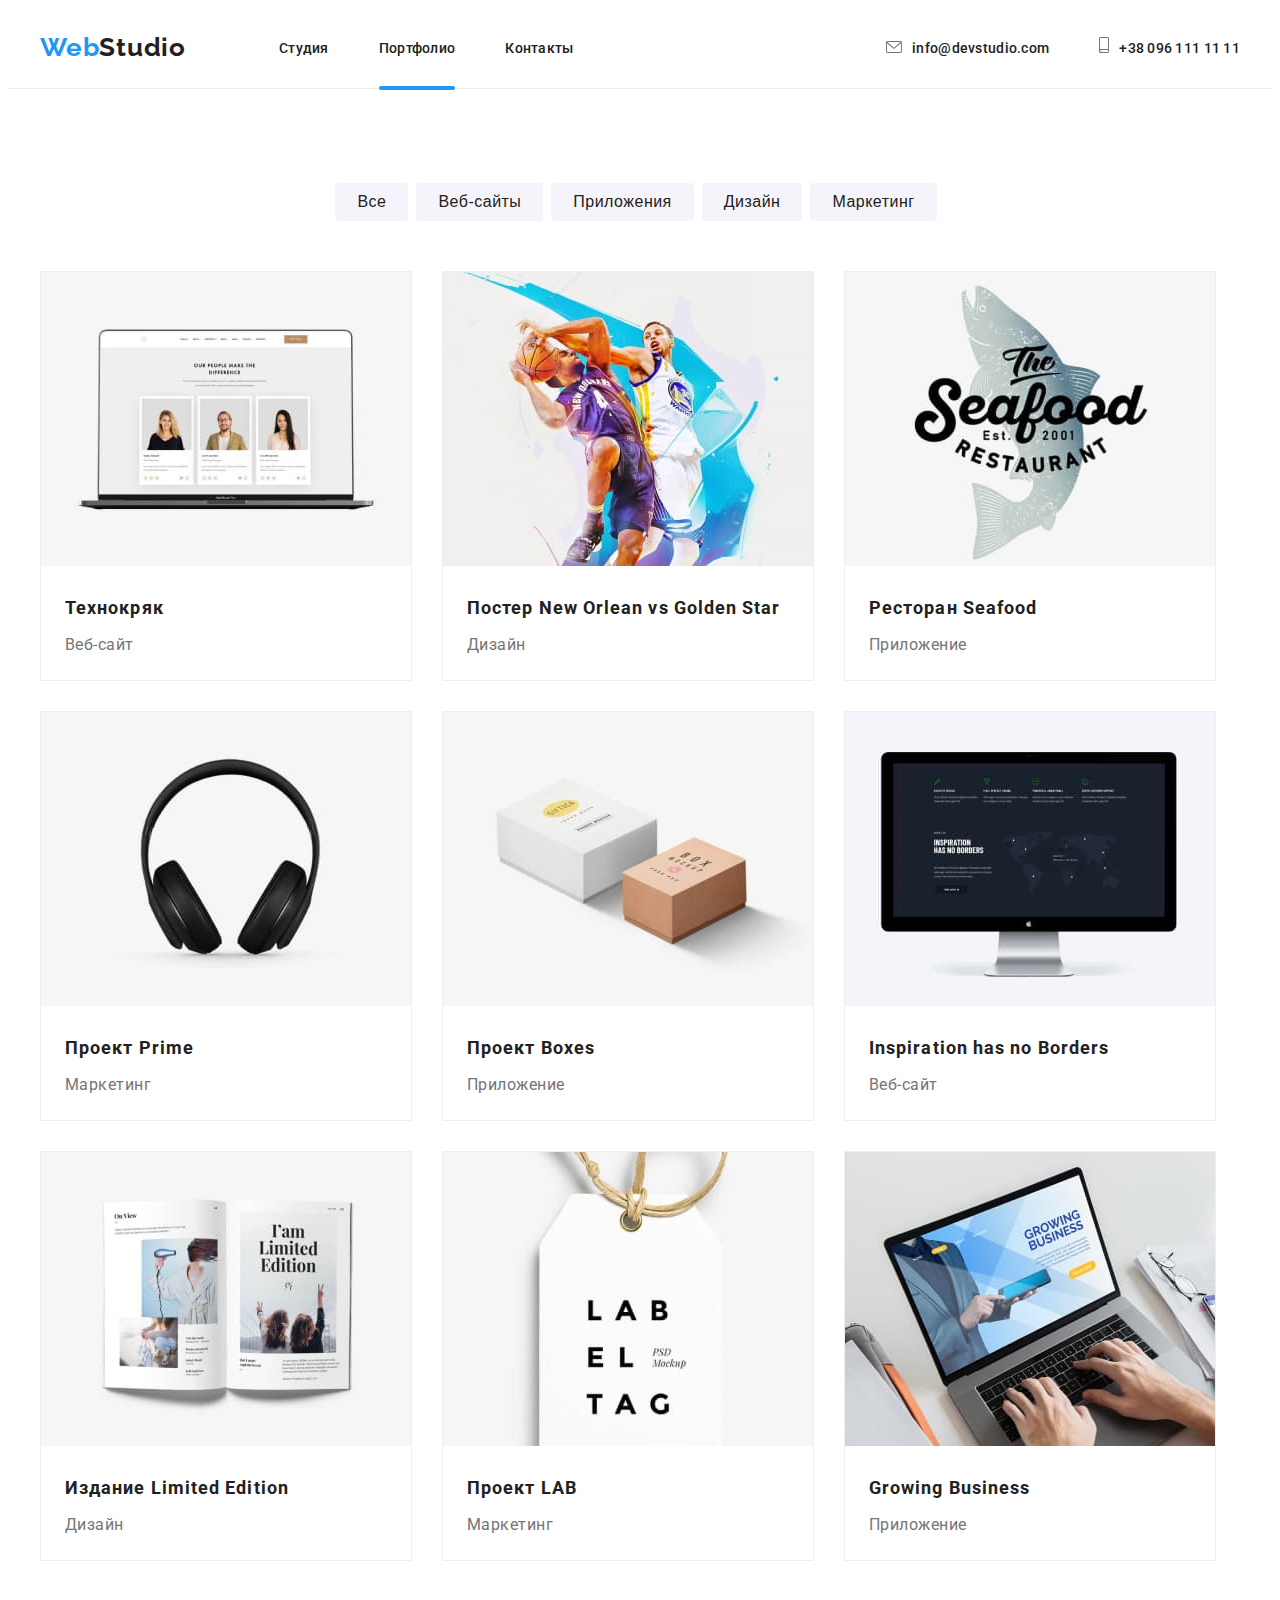
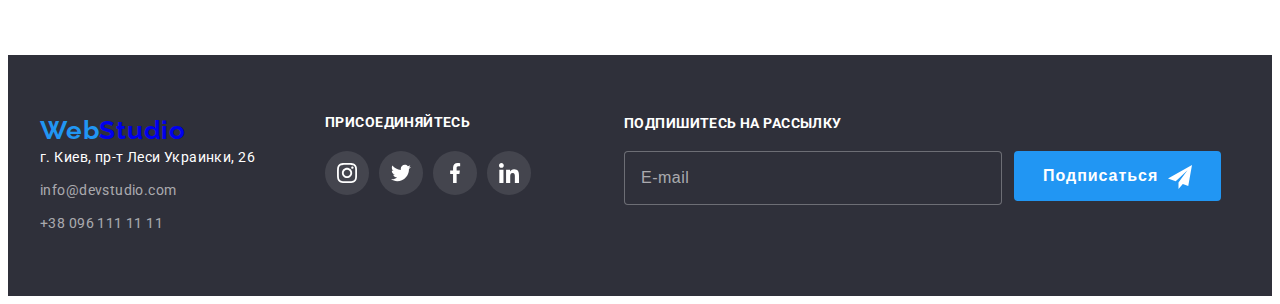
==== commit f600a8c0: "error correction" ====
--- a/portfolio.html
+++ b/portfolio.html
@@ -13,7 +13,6 @@
     <link rel="stylesheet" href="https://cdnjs.cloudflare.com/ajax/libs/modern-normalize/1.1.0/modern-normalize.min.css"
         integrity="sha512-wpPYUAdjBVSE4KJnH1VR1HeZfpl1ub8YT/NKx4PuQ5NmX2tKuGu6U/JRp5y+Y8XG2tV+wKQpNHVUX03MfMFn9Q=="
         crossorigin="anonymous" referrerpolicy="no-referrer" />
-    <link rel="stylesheet" href="./css/styles.css">
     <link rel="stylesheet" href="./css/main.min.css">
 </head>
 
@@ -43,78 +42,78 @@
     <main>
         <section class="filter">
             <div class="container">
-            <h2 style="display: none;">кнопки</h2>
-                <ul class="list list-btn-item">
-                    <li><button type="button" class="btn-item">Все</button></li>
-                    <li><button type="button" class="btn-item">Веб-сайты</button></li>
-                    <li><button type="button" class="btn-item">Приложения</button></li>
-                    <li><button type="button" class="btn-item">Дизайн</button></li>
-                    <li><button type="button" class="btn-item">Маркетинг</button></li>
+            <h2 hidden>кнопки</h2>
+                <ul class="list filter__list">
+                    <li><button type="button" class="filter__btn">Все</button></li>
+                    <li><button type="button" class="filter__btn">Веб-сайты</button></li>
+                    <li><button type="button" class="filter__btn">Приложения</button></li>
+                    <li><button type="button" class="filter__btn">Дизайн</button></li>
+                    <li><button type="button" class="filter__btn">Маркетинг</button></li>
                 </ul>
             </div>
         </section>
         <section class="box">
             <div class="container">
-                <h2 style="display: none;">Наши работы</h2>
-                <ul class="list box-list">
-                    <li class="box-item">
-                        <div class="box-item-wrap"><img src="./image/portfolio1img.jpg" alt="фото компьютера" width="370" height="294">
-                        <p class="box-img-text">Технокряк это современная площадка распространения коронавируса.Компании используют эту платформу для цифрового шпионажа и атак на защищённые сервера конкурентов.</p>
+                <h2 hidden>Наши работы</h2>
+                <ul class="list box__list">
+                    <li class="box__item">
+                        <div class="box__img"><img src="./image/portfolio1img.jpg" alt="фото компьютера" width="370" height="294">
+                        <p class="box__text">Технокряк это современная площадка распространения коронавируса.Компании используют эту платформу для цифрового шпионажа и атак на защищённые сервера конкурентов.</p>
                         </div>
-                        <h3 class="box-title">Технокряк</h3>
-                        <p class="box-text">Веб-сайт</p>
+                        <h3 class="box__title">Технокряк</h3>
+                        <p class="box__after__title">Веб-сайт</p>
                     </li>
-                    <li class="box-item">
-                        <div class="box-item-wrap"><img src="./image/portfolio2img.jpg" alt="фото баскетболистов" width="370" height="294">
-                        <p class="box-img-text">Lorem, ipsum dolor sit amet consectetur adipisicing elit. Praesentium necessitatibus corrupti aspernatur earum id eveniet voluptates error consequatur cumque unde dolorum reiciendis doloribus</p></div>
-                        <h3 class="box-title">Постер New Orlean vs Golden Star</h3>
-                        <p class="box-text">Дизайн</p>
+                    <li class="box__item">
+                        <div class="box__img"><img src="./image/portfolio2img.jpg" alt="фото баскетболистов" width="370" height="294">
+                        <p class="box__text">Lorem, ipsum dolor sit amet consectetur adipisicing elit. Praesentium necessitatibus corrupti aspernatur earum id eveniet voluptates error consequatur cumque unde dolorum reiciendis doloribus</p></div>
+                        <h3 class="box__title">Постер New Orlean vs Golden Star</h3>
+                        <p class="box__after__title">Дизайн</p>
                     </li>
-                    <li class="box-item">
-                        <div class="box-item-wrap"><img src="./image/portfolio3img.jpg" alt="логотип ресторана" width="370" height="294">
-                            <p class="box-img-text">Lorem, ipsum dolor sit amet consectetur adipisicing elit. Praesentium necessitatibus
+                    <li class="box__item">
+                        <div class="box__img"><img src="./image/portfolio3img.jpg" alt="логотип ресторана" width="370" height="294">
+                            <p class="box__text">Lorem, ipsum dolor sit amet consectetur adipisicing elit. Praesentium necessitatibus
                                 corrupti aspernatur earum id eveniet voluptates error consequatur cumque unde dolorum reiciendis doloribus</p>
                         </div>
-                        <h3 class="box-title">Ресторан Seafood</h3>
-                        <p class="box-text">Приложение</p>
+                        <h3 class="box__title">Ресторан Seafood</h3>
+                        <p class="box__after__title">Приложение</p>
                     </li>
-                    <li class="box-item">
-                        <div class="box-item-wrap"><img src="./image/portfolio4img.jpg" alt="фото наушников" width="370" height="294">
-                            <p class="box-img-text">Lorem, ipsum dolor sit amet consectetur adipisicing elit. Praesentium necessitatibus
+                    <li class="box__item">
+                        <div class="box__img"><img src="./image/portfolio4img.jpg" alt="фото наушников" width="370" height="294">
+                            <p class="box__text">Lorem, ipsum dolor sit amet consectetur adipisicing elit. Praesentium necessitatibus
                                 corrupti aspernatur earum id eveniet voluptates error consequatur cumque unde dolorum reiciendis doloribus</p>
                         </div>
-                        <h3 class="box-title">Проект Prime</h3>
-                        <p class="box-text">Маркетинг</p>
+                        <h3 class="box__title">Проект Prime</h3>
+                        <p class="box__after__title">Маркетинг</p>
                     </li>
-                    <li class="box-item">
-                        <div class="box-item-wrap"><img src="./image/portfolio5img.jpg" alt="фото двух боксов" width="370" height="294">
-                        <p class="box-img-text">Lorem, ipsum dolor sit amet consectetur adipisicing elit. Praesentium necessitatibus corrupti aspernatur earum id eveniet voluptates error consequatur cumque unde dolorum reiciendis doloribus</p></div>
-                        <h3 class="box-title">Проект Boxes</h3>
-                        <p class="box-text">Приложение</p>
+                    <li class="box__item">
+                        <div class="box__img"><img src="./image/portfolio5img.jpg" alt="фото двух боксов" width="370" height="294">
+                        <p class="box__text">Lorem, ipsum dolor sit amet consectetur adipisicing elit. Praesentium necessitatibus corrupti aspernatur earum id eveniet voluptates error consequatur cumque unde dolorum reiciendis doloribus</p></div>
+                        <h3 class="box__title">Проект Boxes</h3>
+                        <p class="box__after__title">Приложение</p>
                     </li>
-                    <li class="box-item">
-                        <div class="box-item-wrap"><img src="./image/portfolio6img.jpg" alt="фото баскетболистов" width="370" height="294">
-                        <p class="box-img-text">Lorem, ipsum dolor sit amet consectetur adipisicing elit. Praesentium necessitatibus corrupti aspernatur earum id eveniet voluptates error consequatur cumque unde dolorum reiciendis doloribus</p></div>
-                        <h3 class="box-title">Inspiration has no Borders</h3>
-                        <p class="box-text">Веб-сайт</p>
+                    <li class="box__item">
+                        <div class="box__img"><img src="./image/portfolio6img.jpg" alt="фото баскетболистов" width="370" height="294">
+                        <p class="box__text">Lorem, ipsum dolor sit amet consectetur adipisicing elit. Praesentium necessitatibus corrupti aspernatur earum id eveniet voluptates error consequatur cumque unde dolorum reiciendis doloribus</p></div>
+                        <h3 class="box__title">Inspiration has no Borders</h3>
+                        <p class="box__after__title">Веб-сайт</p>
                     </li>
-                    <li class="box-item">
-                        <div class="box-item-wrap"><img src="./image/portfolio7img.jpg" alt="фото баскетболистов" width="370" height="294">
-                        <p class="box-img-text">Lorem, ipsum dolor sit amet consectetur adipisicing elit. Praesentium necessitatibus corrupti aspernatur earum id eveniet voluptates error consequatur cumque unde dolorum reiciendis doloribus</p></div>
-                        <h3  class="box-title">Издание Limited Edition</h3>
-                        <p class="box-text">Дизайн</p>
+                    <li class="box__item">
+                        <div class="box__img"><img src="./image/portfolio7img.jpg" alt="фото баскетболистов" width="370" height="294">
+                        <p class="box__text">Lorem, ipsum dolor sit amet consectetur adipisicing elit. Praesentium necessitatibus corrupti aspernatur earum id eveniet voluptates error consequatur cumque unde dolorum reiciendis doloribus</p></div>
+                        <h3  class="box__title">Издание Limited Edition</h3>
+                        <p class="box__after__title">Дизайн</p>
                     </li>
-                    <li class="box-item">
-                        <div class="box-item-wrap"><img src="./image/portfolio8img.jpg" alt="фото баскетболистов" width="370" height="294">
-                        <p class="box-img-text">Lorem, ipsum dolor sit amet consectetur adipisicing elit. Praesentium necessitatibus corrupti aspernatur earum id eveniet voluptates error consequatur cumque unde dolorum reiciendis doloribus</p></div>
-                        <h3 class="box-title">Проект LAB</h3>
-                        <p class="box-text">Маркетинг</p>
+                    <li class="box__item">
+                        <div class="box__img"><img src="./image/portfolio8img.jpg" alt="фото баскетболистов" width="370" height="294">
+                        <p class="box__text">Lorem, ipsum dolor sit amet consectetur adipisicing elit. Praesentium necessitatibus corrupti aspernatur earum id eveniet voluptates error consequatur cumque unde dolorum reiciendis doloribus</p></div>
+                        <h3 class="box__title">Проект LAB</h3>
+                        <p class="box__after__title">Маркетинг</p>
                     </li>
-                    <li class="box-item">
-                        <div class="box-item-wrap"><img src="./image/portfolio9img.jpg" alt="фото баскетболистов" width="370" height="294">
-                        <p class="box-img-text">Lorem, ipsum dolor sit amet consectetur adipisicing elit. Praesentium necessitatibus corrupti aspernatur earum id eveniet voluptates error consequatur cumque unde dolorum reiciendis doloribus</p></div>
-                        <h3 class="box-title">Growing Business</h3>
-                        <p class="box-text">Приложение</p>
+                    <li class="box__item">
+                        <div class="box__img"><img src="./image/portfolio9img.jpg" alt="фото баскетболистов" width="370" height="294">
+                        <p class="box__text">Lorem, ipsum dolor sit amet consectetur adipisicing elit. Praesentium necessitatibus corrupti aspernatur earum id eveniet voluptates error consequatur cumque unde dolorum reiciendis doloribus</p></div>
+                        <h3 class="box__title">Growing Business</h3>
+                        <p class="box__after__title">Приложение</p>
                     </li>
                 </ul>
             </div>
--- a/css/main.min.css
+++ b/css/main.min.css
@@ -1,2 +1,2 @@
-:root{--header-color: #212121;--accent-color: #2196f3;--white-title-color: #ffffff;--black-title-color: #212121;--text-color: #757575;--button-color: #f5f4fa;--roboto: Roboto}.about__item__list{display:flex;align-items:center}.visually-hidden{position:absolute;white-space:nowrap;width:1px;height:1px;overflow:hidden;border:0;padding:0;clip:rect(0 0 0 0);clip-path:inset(50%);margin:-1px}.current{color:var(--accent-color);position:relative}.current::after{content:"";width:100%;height:4px;background:var(--accent-color);border-radius:2px;position:absolute;left:0;bottom:-34px}p,h1,h2,h3,h4,h5,h6{margin:0}ul,ol{margin:0;padding:0}body{font-family:"Roboto", sans-serif;font-weight:normal;letter-spacing:0.03em;color:var(--text-color)}.list{list-style:none}.link{text-decoration:none}.connect{list-style:none}element.style{display:none}address{font-style:normal}.container{width:1200px;padding-left:15px;padding-right:15px;margin:0 auto}.button{display:flex;min-width:200px;height:50px;align-items:center;text-align:center;font-size:16px;line-height:1.88;font-weight:700;letter-spacing:0.06em;color:#ffffff;background:var(--accent-color);border-radius:4px;cursor:pointer;border:none}.button--hero{justify-content:center;margin-left:auto;margin-right:auto;padding:10px 32px}.button__footer{margin-left:12px;padding:10px 29px}.button__submit{justify-content:center;margin-top:30px;margin-left:auto;margin-right:auto;padding-top:10px;padding-bottom:10px}.backdrop{position:fixed;top:0;width:100vw;height:100vh;background-color:rgba(0,0,0,0.2)}.modal{width:528px;height:581px;background-color:#fff;border-radius:4px;position:absolute;top:50%;left:50%;transform:translate(-50%, -50%);padding:40px}.modal-close{width:30px;height:30px;display:flex;align-items:center;justify-content:center;position:absolute;top:8px;right:8px;outline:none;background-color:#ffffff;border:1px solid rgba(0,0,0,0.1);border-radius:50%;transition-duration:250ms;transition-timing-function:cubic-bezier(0.4, 0, 0.2, 1)}.modal-close:hover{cursor:pointer;fill:#2196f3}.is-hidden{opacity:0;pointer-events:none;visibility:hidden}.modal-title{font-weight:700;font-size:20px;line-height:calc(23 / 20);text-align:center;letter-spacing:0.03em;color:#212121;margin-bottom:10px}.form-field{margin-bottom:10px}.form-input{width:100%;height:40px;border:1px solid rgba(33,33,33,0.2);border-radius:4px;padding-left:42px;transition-property:border-color;transition-duration:250ms;transition-timing-function:cubic-bezier(0.4, 0, 0.2, 1);cursor:pointer;outline:none}.form-input:hover,.form-input:focus{border-color:#2196f3;fill:#2196f3}.form-input:focus+.input-icon{fill:var(--accent-color)}.form-input::placeholder{font-weight:400;font-size:12px;line-height:calc(14 / 12);letter-spacing:0.01em;color:#757575}.form-text{cursor:pointer;outline:none}.form-text:hover,.form-text:focus{border-color:#2196f3}.form-text::placeholder{font-weight:400;font-size:14px;line-height:1.15;letter-spacing:0.01em;color:rgba(117,117,117,0.5);transition-property:border-color;transition-duration:250ms;transition-timing-function:cubic-bezier(0.4, 0, 0.2, 1)}.input-text{font-weight:400;font-size:12px;line-height:calc(14 / 12);letter-spacing:0.01em;color:#757575;display:block;margin-bottom:4px}.input-wrap{position:relative}.input-icon{position:absolute;left:12px;top:50%;transform:translatey(-50%);transition-property:fill;transition-duration:250ms;transition-timing-function:cubic-bezier(0.4, 0, 0.2, 1)}.form-text{width:100%;height:120px;border:1px solid rgba(33,33,33,0.2);border-radius:4px;padding:12px 16px;resize:none}.check-text{font-weight:normal;font-size:14px;line-height:1.71;letter-spacing:0.03em;color:#757575;display:flex;align-items:center}.check-text span{width:16px;height:15px;border:2px solid #212121;border-radius:4px;margin-right:8.38px;margin-left:12px;display:flex;align-items:center;justify-content:center}.policy-icon{fill:transparent;cursor:pointer}.policy-check:checked+.check-text span{border:none;background-color:var(--accent-color)}.policy-check:checked+.check-text .policy-icon{fill:white}.policy-agreement{color:var(--accent-color);padding-left:3px}.logo__accent{font-family:"Raleway", sans-serif;font-style:normal;font-weight:700;font-size:26px;line-height:1.19;letter-spacing:0.03em;color:var(--accent-color)}.logo{font-family:"Raleway", sans-serif;font-style:normal;font-weight:700;font-size:26px;line-height:1.19;letter-spacing:0.03em}.logo--header{color:var(--header-color);margin-right:93px}.logo--footer{display:flex;color:var(--white-title-color);margin-bottom:20px}.social{display:flex;justify-content:center}.social__item+.social__item{margin-left:10px}.social__link{width:44px;height:44px;background-color:#ffffff;display:flex;align-items:center;justify-content:center;border-radius:50%;transition-property:background-color;transition-duration:250ms;transition-timing-function:cubic-bezier(0.4, 0, 0.2, 1)}.social__link:hover,.social__link:focus{background-color:var(--accent-color)}.social__link:hover .social__icon,.social__link:focus .social__icon{fill:#ffffff}.social__icon{fill:#afb1b8;transition-property:fill;transition-duration:250ms;transition-timing-function:cubic-bezier(0.4, 0, 0.2, 1)}.header{background:#ffffff;padding-top:24px;padding-bottom:25px;border-bottom:1px solid #ececec}.header__container{display:flex;align-items:center}.site-nav{display:flex;align-items:center}.site-nav__link{font-weight:500;font-size:14px;line-height:1.14;letter-spacing:0.02em;transition-property:color;transition-duration:250ms;transition-timing-function:cubic-bezier(0.4, 0, 0.2, 1)}.site-nav__link:hover,.site-nav__link:focus{color:var(--accent-color)}.site-list{display:flex;align-items:center}.site-nav__item{margin-right:50px}.connect{display:flex;align-items:center}.site-connect{margin-left:auto}.connect__link{font-weight:500;font-size:14px;line-height:1.14;letter-spacing:0.02em;color:var(--header-color);transition-property:color;transition-duration:250ms;transition-timing-function:cubic-bezier(0.4, 0, 0.2, 1)}.connect__link:hover,.connect__link:focus{color:var(--accent-color)}.connect__link:hover .connect__link-icon,.connect__link:focus .connect__link-icon{fill:var(--accent-color)}.connect__link-icon{margin-right:10px;fill:#757575;align-items:center;transition-property:fill;transition-duration:250ms;transition-timing-function:cubic-bezier(0.4, 0, 0.2, 1)}.connect__link-icon:hover,.connect__link-icon:focus{fill:var(--accent-color)}.connect__mail{margin-right:50px}.site-list .link .current{color:var(--accent-color)}.hero{background-color:#2f303a;padding-top:200px;padding-bottom:200px;max-width:1600px;height:600px;margin:0 auto;background-image:linear-gradient(rgba(47,48,58,0.4), rgba(47,48,58,0.4)),url("../image/herogb.jpg");background-repeat:no-repeat;background-position:cover;background-size:cover}.hero__title{font-weight:900;font-size:44px;line-height:1.36;text-align:center;letter-spacing:0.06em;text-transform:uppercase;color:#ffffff;margin-bottom:30px}.about{padding-top:94px;padding-bottom:94px}.about__title{text-transform:uppercase;font-weight:700;font-size:14px;line-height:1.14;letter-spacing:.03em;color:var(--header-color);margin-bottom:10px}.about__after__title{font-weight:400;font-size:14px;line-height:1.71;letter-spacing:0.03em;color:var(--text-color)}.about__list{display:flex}.about__item__list{width:270px;height:120px;background-color:#f5f4fa;justify-content:center;border-radius:4%;margin-bottom:30px}.about__item{width:270px;margin-right:30px}.about__item:nth-child(4n){margin-right:0}.section{padding-bottom:94px}.section__title{font-weight:700;font-size:36px;line-height:1.16;text-align:center;letter-spacing:0.03em;color:var(--header-color);margin-bottom:50px}.section__list{display:flex}.section__item{width:370px;margin-right:30px}.section__item-wrap{position:relative;height:294px}.section__item-text{position:absolute;font-weight:700;font-size:14px;line-height:1.15;text-align:center;background:rgba(47,48,58,0.8);color:var(--white-title-color);padding:27px;text-align:center;height:70px;width:100%;bottom:0;text-transform:uppercase}.aside{padding-top:94px;padding-bottom:94px;background:#f5f4fa}.aside__title{font-weight:700;font-size:36px;line-height:1.17;text-align:center;letter-spacing:0.03em;color:var(--header-color);padding-bottom:50px}.aside__list{display:flex;width:270px;height:428px}.aside__pre__title{width:270px;margin-right:30px;background:#ffffff;box-shadow:0px 1px 3px rgba(0,0,0,0.12),0px 1px 1px rgba(0,0,0,0.14),0px 2px 1px rgba(0,0,0,0.2);border-radius:0px 0px 4px 4px}.aside__pre__title:nth-child(4n){margin-right:0}.aside__icon{padding-bottom:30px}.aside__after__title{font-weight:500;font-size:16px;line-height:1.19;text-align:center;letter-spacing:0.03em;color:var(--header-color);margin-top:30px;margin-bottom:10px}.aside__text{font-weight:400;font-size:16px;line-height:1.19;text-align:center;letter-spacing:0.03em;color:var(--text-color);padding-bottom:16px}.social{display:flex;justify-content:center}.social__item+.social__item{margin-left:10px}.social__link{width:44px;height:44px;background-color:#ffffff;display:flex;align-items:center;justify-content:center;border-radius:50%;transition-property:background-color;transition-duration:250ms;transition-timing-function:cubic-bezier(0.4, 0, 0.2, 1)}.social__link:hover,.social__link:focus{background-color:var(--accent-color)}.social__link:hover .social__icon,.social__link:focus .social__icon{fill:#ffffff}.social__icon{fill:#afb1b8;transition-property:fill;transition-duration:250ms;transition-timing-function:cubic-bezier(0.4, 0, 0.2, 1)}.customers{background-color:#ffffff;padding-top:94px;padding-bottom:94px}.customers__title{font-family:Roboto;font-style:normal;font-weight:700;font-size:36px;line-height:1.16;text-align:center;color:#212121;margin-bottom:50px}.clients{display:flex;justify-content:center}.clients__item+.clients__item{margin-left:30px}.clients__link{width:170px;height:92px;background-color:#ffffff;justify-content:center;display:flex;align-items:center;border:1px solid #afb1b8;border-radius:4%;transition-property:background-color;transition-duration:250ms;transition-timing-function:cubic-bezier(0.4, 0, 0.2, 1)}.clients__link:hover,.clients__link:focus{border:1px solid var(--accent-color)}.clients__icon{fill:#afb1b8;transition-property:fill;transition-duration:250ms;transition-timing-function:cubic-bezier(0.4, 0, 0.2, 1)}.clients__link:hover .clients__icon,.clients__link:focus .clients__icon{fill:var(--accent-color)}.footer{padding-top:60px;padding-bottom:60px;background:#2f303a}.footer__general{display:flex}.footer__item{margin-bottom:9px}.footer__item:last-child{margin-bottom:0}.footer__address{font-weight:400;font-size:14px;line-height:1.71;letter-spacing:0.03em;color:#ffffff;transition-property:color;transition-duration:250ms;transition-timing-function:cubic-bezier(0.4, 0, 0.2, 1)}.footer__address:hover,.footer__address:focus{color:var(--accent-color)}.footer__link{font-weight:400;font-size:14px;line-height:1.71;letter-spacing:0.03em;color:rgba(255,255,255,0.6);transition-property:color;transition-duration:250ms;transition-timing-function:cubic-bezier(0.4, 0, 0.2, 1)}.footer__link:hover,.footer__link:focus{color:var(--accent-color)}.add{font-weight:700;font-size:14px;line-height:1.14;letter-spacing:0.03em;color:var(--white-title-color);margin-bottom:20px;text-transform:uppercase}.add__icon{padding-bottom:30px;margin-left:70px}.add__social__link{background-color:rgba(255,255,255,0.1);transition-property:background-color}.add__social__icon{fill:#ffffff;transition-property:fill;transition-duration:250ms;transition-timing-function:cubic-bezier(0.4, 0, 0.2, 1)}.footer__subscribe{margin-left:93px}.footer__title{font-weight:700;font-size:14px;line-height:calc(16 / 14);letter-spacing:0.03em;text-transform:uppercase;color:var(--white-title-color);margin-bottom:20px}.footer__form__input{width:358px;height:50px;border:1px solid rgba(255,255,255,0.3);border-radius:4px;padding-left:16px;font-weight:400;font-size:16px;line-height:1.25;letter-spacing:0.03em;color:var(--white-title-color);background:#2f303a}.footer__form__input:hover,.footer__form__input:focus{border-color:var(--accent-color)}.footer__form__input::placeholder{color:rgba(255,255,255,0.6)}.footer__form__field{display:flex;justify-content:center}.footer__submit__icon{margin-left:10px;margin-top:12px}.filter{padding-top:94px;padding-bottom:50px}.list-btn-item{display:flex;justify-content:center;margin-left:auto;margin-right:auto}.btn-item{display:inline-block;margin-right:8px;background-color:var(--button-color);border-radius:4px;padding:6px 22px;min-width:73px;min-height:38px;justify-content:center;font-weight:500;font-size:16px;line-height:calc(26 / 16);text-align:center;letter-spacing:0.03em;color:var(--header-color);transition-property:color;transition-property:background-color;transition-duration:250ms;transition-timing-function:cubic-bezier(0.4, 0, 0.2, 1);cursor:pointer;border:none}.btn-item:hover,.btn-item:focus{color:var(--button-color);background-color:var(--accent-color);box-shadow:0px 3px 1px rgba(0,0,0,0.1),0px 1px 2px rgba(0,0,0,0.08),0px 2px 2px rgba(0,0,0,0.12)}.box{padding-bottom:94px}.box-text{margin-left:24px;font-weight:400;font-size:16px;line-height:30px;letter-spacing:0.03em;color:var(--text-color);margin-bottom:20px}.box-title{margin-left:24px;margin-top:20px;margin-bottom:4px;font-weight:700;font-size:18px;line-height:calc(36 / 18);letter-spacing:0.06em;color:var(--header-color)}.box-list{display:flex;flex-wrap:wrap}.box-item{width:370px;margin-right:30px;margin-bottom:30px;border:1px solid #eeeeee;cursor:pointer;transition-property:box-shadow;transition-duration:250ms;transition-timing-function:cubic-bezier(0.4, 0, 0.2, 1)}.box-item:hover,.box-item:focus{box-shadow:0px 1px 1px rgba(0,0,0,0.12),0px 4px 4px rgba(0,0,0,0.06),1px 4px 6px rgba(0,0,0,0.16)}.box-item:nth-child(3n){margin-right:0}.box-item:nth-last-child(-n+3){margin-bottom:0}.box-item-wrap{position:relative;overflow:hidden}.box-img-text{position:absolute;top:0;left:0;font-weight:400;font-size:18px;line-height:1.56;letter-spacing:0.03em;background:rgba(33,150,243,0.9);color:var(--white-title-color);padding:63px 24px;height:100%;transform:translateY(101%);transition:transform 250ms linear}.box-item:hover .box-img-text{transform:translateY(0)}
+:root{--header-color: #212121;--accent-color: #2196f3;--white-title-color: #ffffff;--black-title-color: #212121;--text-color: #757575;--button-color: #f5f4fa;--roboto: Roboto}.about__item__list{display:flex;align-items:center}.visually-hidden{position:absolute;white-space:nowrap;width:1px;height:1px;overflow:hidden;border:0;padding:0;clip:rect(0 0 0 0);clip-path:inset(50%);margin:-1px}.current{color:var(--accent-color);position:relative}.current::after{content:"";width:100%;height:4px;background:var(--accent-color);border-radius:2px;position:absolute;left:0;bottom:-34px}p,h1,h2,h3,h4,h5,h6{margin:0}ul,ol{margin:0;padding:0}body{font-family:"Roboto", sans-serif;font-weight:normal;letter-spacing:0.03em;color:var(--text-color)}.list{list-style:none}.link{text-decoration:none}.connect{list-style:none}element.style{display:none}address{font-style:normal}.container{width:1200px;padding-left:15px;padding-right:15px;margin:0 auto}.button{display:flex;min-width:200px;height:50px;align-items:center;text-align:center;font-size:16px;line-height:1.88;font-weight:700;letter-spacing:0.06em;color:#ffffff;background:var(--accent-color);border-radius:4px;cursor:pointer;border:none}.button--hero{justify-content:center;margin-left:auto;margin-right:auto;padding:10px 32px}.button__footer{margin-left:12px;padding:10px 29px}.button__submit{justify-content:center;margin-top:30px;margin-left:auto;margin-right:auto;padding-top:10px;padding-bottom:10px}.backdrop{position:fixed;top:0;width:100vw;height:100vh;background-color:rgba(0,0,0,0.2)}.modal{width:528px;height:581px;background-color:#fff;border-radius:4px;position:absolute;top:50%;left:50%;transform:translate(-50%, -50%);padding:40px}.modal-close{width:30px;height:30px;display:flex;align-items:center;justify-content:center;position:absolute;top:8px;right:8px;outline:none;background-color:#ffffff;border:1px solid rgba(0,0,0,0.1);border-radius:50%;transition-duration:250ms;transition-timing-function:cubic-bezier(0.4, 0, 0.2, 1)}.modal-close:hover{cursor:pointer;fill:#2196f3}.is-hidden{opacity:0;pointer-events:none;visibility:hidden}.modal-title{font-weight:700;font-size:20px;line-height:calc(23 / 20);text-align:center;letter-spacing:0.03em;color:#212121;margin-bottom:10px}.form-field{margin-bottom:10px}.form-input{width:100%;height:40px;border:1px solid rgba(33,33,33,0.2);border-radius:4px;padding-left:42px;transition-property:border-color;transition-duration:250ms;transition-timing-function:cubic-bezier(0.4, 0, 0.2, 1);cursor:pointer;outline:none}.form-input:hover,.form-input:focus{border-color:#2196f3;fill:#2196f3}.form-input:focus+.input-icon{fill:var(--accent-color)}.form-input::placeholder{font-weight:400;font-size:12px;line-height:calc(14 / 12);letter-spacing:0.01em;color:#757575}.form-text{cursor:pointer;outline:none}.form-text:hover,.form-text:focus{border-color:#2196f3}.form-text::placeholder{font-weight:400;font-size:14px;line-height:1.15;letter-spacing:0.01em;color:rgba(117,117,117,0.5);transition-property:border-color;transition-duration:250ms;transition-timing-function:cubic-bezier(0.4, 0, 0.2, 1)}.input-text{font-weight:400;font-size:12px;line-height:calc(14 / 12);letter-spacing:0.01em;color:#757575;display:block;margin-bottom:4px}.input-wrap{position:relative}.input-icon{position:absolute;left:12px;top:50%;transform:translatey(-50%);transition-property:fill;transition-duration:250ms;transition-timing-function:cubic-bezier(0.4, 0, 0.2, 1)}.form-text{width:100%;height:120px;border:1px solid rgba(33,33,33,0.2);border-radius:4px;padding:12px 16px;resize:none}.check-text{font-weight:normal;font-size:14px;line-height:1.71;letter-spacing:0.03em;color:#757575;display:flex;align-items:center}.check-text span{width:16px;height:15px;border:2px solid #212121;border-radius:4px;margin-right:8.38px;margin-left:12px;display:flex;align-items:center;justify-content:center}.policy-icon{fill:transparent;cursor:pointer}.policy-check:checked+.check-text span{border:none;background-color:var(--accent-color)}.policy-check:checked+.check-text .policy-icon{fill:white}.policy-agreement{color:var(--accent-color);padding-left:3px}.logo__accent{font-family:"Raleway", sans-serif;font-style:normal;font-weight:700;font-size:26px;line-height:1.19;letter-spacing:0.03em;color:var(--accent-color)}.logo{font-family:"Raleway", sans-serif;font-style:normal;font-weight:700;font-size:26px;line-height:1.19;letter-spacing:0.03em}.logo--header{color:var(--header-color);margin-right:93px}.logo--footer{display:flex;color:var(--white-title-color);margin-bottom:20px}.social{display:flex;justify-content:center}.social__item+.social__item{margin-left:10px}.social__link{width:44px;height:44px;background-color:#ffffff;display:flex;align-items:center;justify-content:center;border-radius:50%;transition-property:background-color;transition-duration:250ms;transition-timing-function:cubic-bezier(0.4, 0, 0.2, 1)}.social__link:hover,.social__link:focus{background-color:var(--accent-color)}.social__link:hover .social__icon,.social__link:focus .social__icon{fill:#ffffff}.social__icon{fill:#afb1b8;transition-property:fill;transition-duration:250ms;transition-timing-function:cubic-bezier(0.4, 0, 0.2, 1)}.header{background:#ffffff;padding-top:24px;padding-bottom:25px;border-bottom:1px solid #ececec}.header__container{display:flex;align-items:center}.site-nav{display:flex;align-items:center}.site-nav__link{font-weight:500;font-size:14px;line-height:1.14;letter-spacing:0.02em;color:var(--header-color);transition-property:color;transition-duration:250ms;transition-timing-function:cubic-bezier(0.4, 0, 0.2, 1)}.site-nav__link:hover,.site-nav__link:focus{color:var(--accent-color)}.site-list{display:flex;align-items:center}.site-nav__item{margin-right:50px}.connect{display:flex;align-items:center}.site-connect{margin-left:auto}.connect__link{font-weight:500;font-size:14px;line-height:1.14;letter-spacing:0.02em;color:var(--header-color);transition-property:color;transition-duration:250ms;transition-timing-function:cubic-bezier(0.4, 0, 0.2, 1)}.connect__link:hover,.connect__link:focus{color:var(--accent-color)}.connect__link:hover .connect__link-icon,.connect__link:focus .connect__link-icon{fill:var(--accent-color)}.connect__link-icon{margin-right:10px;fill:#757575;align-items:center;transition-property:fill;transition-duration:250ms;transition-timing-function:cubic-bezier(0.4, 0, 0.2, 1)}.connect__link-icon:hover,.connect__link-icon:focus{fill:var(--accent-color)}.connect__mail{margin-right:50px}.site-list .link .current{color:var(--accent-color)}.hero{background-color:#2f303a;padding-top:200px;padding-bottom:200px;max-width:1600px;height:600px;margin:0 auto;background-image:linear-gradient(rgba(47,48,58,0.4), rgba(47,48,58,0.4)),url("../image/herogb.jpg");background-repeat:no-repeat;background-position:cover;background-size:cover}.hero__title{font-weight:900;font-size:44px;line-height:1.36;text-align:center;letter-spacing:0.06em;text-transform:uppercase;color:#ffffff;margin-bottom:30px}.about{padding-top:94px;padding-bottom:94px}.about__title{text-transform:uppercase;font-weight:700;font-size:14px;line-height:1.14;letter-spacing:.03em;color:var(--header-color);margin-bottom:10px}.about__after__title{font-weight:400;font-size:14px;line-height:1.71;letter-spacing:0.03em;color:var(--text-color)}.about__list{display:flex}.about__item__list{width:270px;height:120px;background-color:#f5f4fa;justify-content:center;border-radius:4%;margin-bottom:30px}.about__item{width:270px;margin-right:30px}.about__item:nth-child(4n){margin-right:0}.section{padding-bottom:94px}.section__title{font-weight:700;font-size:36px;line-height:1.16;text-align:center;letter-spacing:0.03em;color:var(--header-color);margin-bottom:50px}.section__list{display:flex}.section__item{width:370px;margin-right:30px}.section__item-wrap{position:relative;height:294px}.section__item-text{position:absolute;font-weight:700;font-size:14px;line-height:1.15;text-align:center;background:rgba(47,48,58,0.8);color:var(--white-title-color);padding:27px;text-align:center;height:70px;width:100%;bottom:0;text-transform:uppercase}.aside{padding-top:94px;padding-bottom:94px;background:#f5f4fa}.aside__title{font-weight:700;font-size:36px;line-height:1.17;text-align:center;letter-spacing:0.03em;color:var(--header-color);padding-bottom:50px}.aside__list{display:flex;width:270px;height:428px}.aside__pre__title{width:270px;margin-right:30px;background:#ffffff;box-shadow:0px 1px 3px rgba(0,0,0,0.12),0px 1px 1px rgba(0,0,0,0.14),0px 2px 1px rgba(0,0,0,0.2);border-radius:0px 0px 4px 4px}.aside__pre__title:nth-child(4n){margin-right:0}.aside__icon{padding-bottom:30px}.aside__after__title{font-weight:500;font-size:16px;line-height:1.19;text-align:center;letter-spacing:0.03em;color:var(--header-color);margin-top:30px;margin-bottom:10px}.aside__text{font-weight:400;font-size:16px;line-height:1.19;text-align:center;letter-spacing:0.03em;color:var(--text-color);padding-bottom:16px}.social{display:flex;justify-content:center}.social__item+.social__item{margin-left:10px}.social__link{width:44px;height:44px;background-color:#ffffff;display:flex;align-items:center;justify-content:center;border-radius:50%;transition-property:background-color;transition-duration:250ms;transition-timing-function:cubic-bezier(0.4, 0, 0.2, 1)}.social__link:hover,.social__link:focus{background-color:var(--accent-color)}.social__link:hover .social__icon,.social__link:focus .social__icon{fill:#ffffff}.social__icon{fill:#afb1b8;transition-property:fill;transition-duration:250ms;transition-timing-function:cubic-bezier(0.4, 0, 0.2, 1)}.customers{background-color:#ffffff;padding-top:94px;padding-bottom:94px}.customers__title{font-family:Roboto;font-style:normal;font-weight:700;font-size:36px;line-height:1.16;text-align:center;color:#212121;margin-bottom:50px}.clients{display:flex;justify-content:center}.clients__item+.clients__item{margin-left:30px}.clients__link{width:170px;height:92px;background-color:#ffffff;justify-content:center;display:flex;align-items:center;border:1px solid #afb1b8;border-radius:4%;transition-property:background-color;transition-duration:250ms;transition-timing-function:cubic-bezier(0.4, 0, 0.2, 1)}.clients__link:hover,.clients__link:focus{border:1px solid var(--accent-color)}.clients__icon{fill:#afb1b8;transition-property:fill;transition-duration:250ms;transition-timing-function:cubic-bezier(0.4, 0, 0.2, 1)}.clients__link:hover .clients__icon,.clients__link:focus .clients__icon{fill:var(--accent-color)}.footer{padding-top:60px;padding-bottom:60px;background:#2f303a}.footer__general{display:flex}.footer__item{margin-bottom:9px}.footer__item:last-child{margin-bottom:0}.footer__address{font-weight:400;font-size:14px;line-height:1.71;letter-spacing:0.03em;color:#ffffff;transition-property:color;transition-duration:250ms;transition-timing-function:cubic-bezier(0.4, 0, 0.2, 1)}.footer__address:hover,.footer__address:focus{color:var(--accent-color)}.footer__link{font-weight:400;font-size:14px;line-height:1.71;letter-spacing:0.03em;color:rgba(255,255,255,0.6);transition-property:color;transition-duration:250ms;transition-timing-function:cubic-bezier(0.4, 0, 0.2, 1)}.footer__link:hover,.footer__link:focus{color:var(--accent-color)}.add{font-weight:700;font-size:14px;line-height:1.14;letter-spacing:0.03em;color:var(--white-title-color);margin-bottom:20px;text-transform:uppercase}.add__icon{padding-bottom:30px;margin-left:70px}.add__social__link{background-color:rgba(255,255,255,0.1);transition-property:background-color}.add__social__icon{fill:#ffffff;transition-property:fill;transition-duration:250ms;transition-timing-function:cubic-bezier(0.4, 0, 0.2, 1)}.footer__subscribe{margin-left:93px}.footer__title{font-weight:700;font-size:14px;line-height:calc(16 / 14);letter-spacing:0.03em;text-transform:uppercase;color:var(--white-title-color);margin-bottom:20px}.footer__form__input{width:358px;height:50px;border:1px solid rgba(255,255,255,0.3);border-radius:4px;padding-left:16px;font-weight:400;font-size:16px;line-height:1.25;letter-spacing:0.03em;color:var(--white-title-color);background:#2f303a}.footer__form__input:hover,.footer__form__input:focus{border-color:var(--accent-color)}.footer__form__input::placeholder{color:rgba(255,255,255,0.6)}.footer__form__field{display:flex;justify-content:center}.footer__submit__icon{margin-left:10px;margin-top:12px}.filter{padding-top:94px;padding-bottom:50px}.filter__list{display:flex;justify-content:center;margin-left:auto;margin-right:auto}.filter__btn{display:inline-block;margin-right:8px;background-color:var(--button-color);border-radius:4px;padding:6px 22px;min-width:73px;min-height:38px;justify-content:center;font-weight:500;font-size:16px;line-height:calc(26 / 16);text-align:center;letter-spacing:0.03em;color:var(--header-color);transition-property:color;transition-property:background-color;transition-duration:250ms;transition-timing-function:cubic-bezier(0.4, 0, 0.2, 1);cursor:pointer;border:none}.filter__btn:hover,.filter__btn:focus{color:var(--button-color);background-color:var(--accent-color);box-shadow:0px 3px 1px rgba(0,0,0,0.1),0px 1px 2px rgba(0,0,0,0.08),0px 2px 2px rgba(0,0,0,0.12)}.box{padding-bottom:94px}.box__after__title{margin-left:24px;font-weight:400;font-size:16px;line-height:30px;letter-spacing:0.03em;color:var(--text-color);margin-bottom:20px}.box__title{margin-left:24px;margin-top:20px;margin-bottom:4px;font-weight:700;font-size:18px;line-height:calc(36 / 18);letter-spacing:0.06em;color:var(--header-color)}.box__list{display:flex;flex-wrap:wrap}.box__item{width:370px;margin-right:30px;margin-bottom:30px;border:1px solid #eeeeee;cursor:pointer;transition-property:box-shadow;transition-duration:250ms;transition-timing-function:cubic-bezier(0.4, 0, 0.2, 1)}.box__item:hover,.box__item:focus{box-shadow:0px 1px 1px rgba(0,0,0,0.12),0px 4px 4px rgba(0,0,0,0.06),1px 4px 6px rgba(0,0,0,0.16)}.box__item:nth-child(3n){margin-right:0}.box__item:nth-last-child(-n+3){margin-bottom:0}.box__img{position:relative;overflow:hidden}.box__text{position:absolute;top:0;left:0;font-weight:400;font-size:18px;line-height:1.56;letter-spacing:0.03em;background:rgba(33,150,243,0.9);color:var(--white-title-color);padding:63px 24px;height:100%;transform:translateY(101%);transition:transform 250ms linear}.box__item:hover .box__text{transform:translateY(0)}
 /*# sourceMappingURL=main.min.css.map */